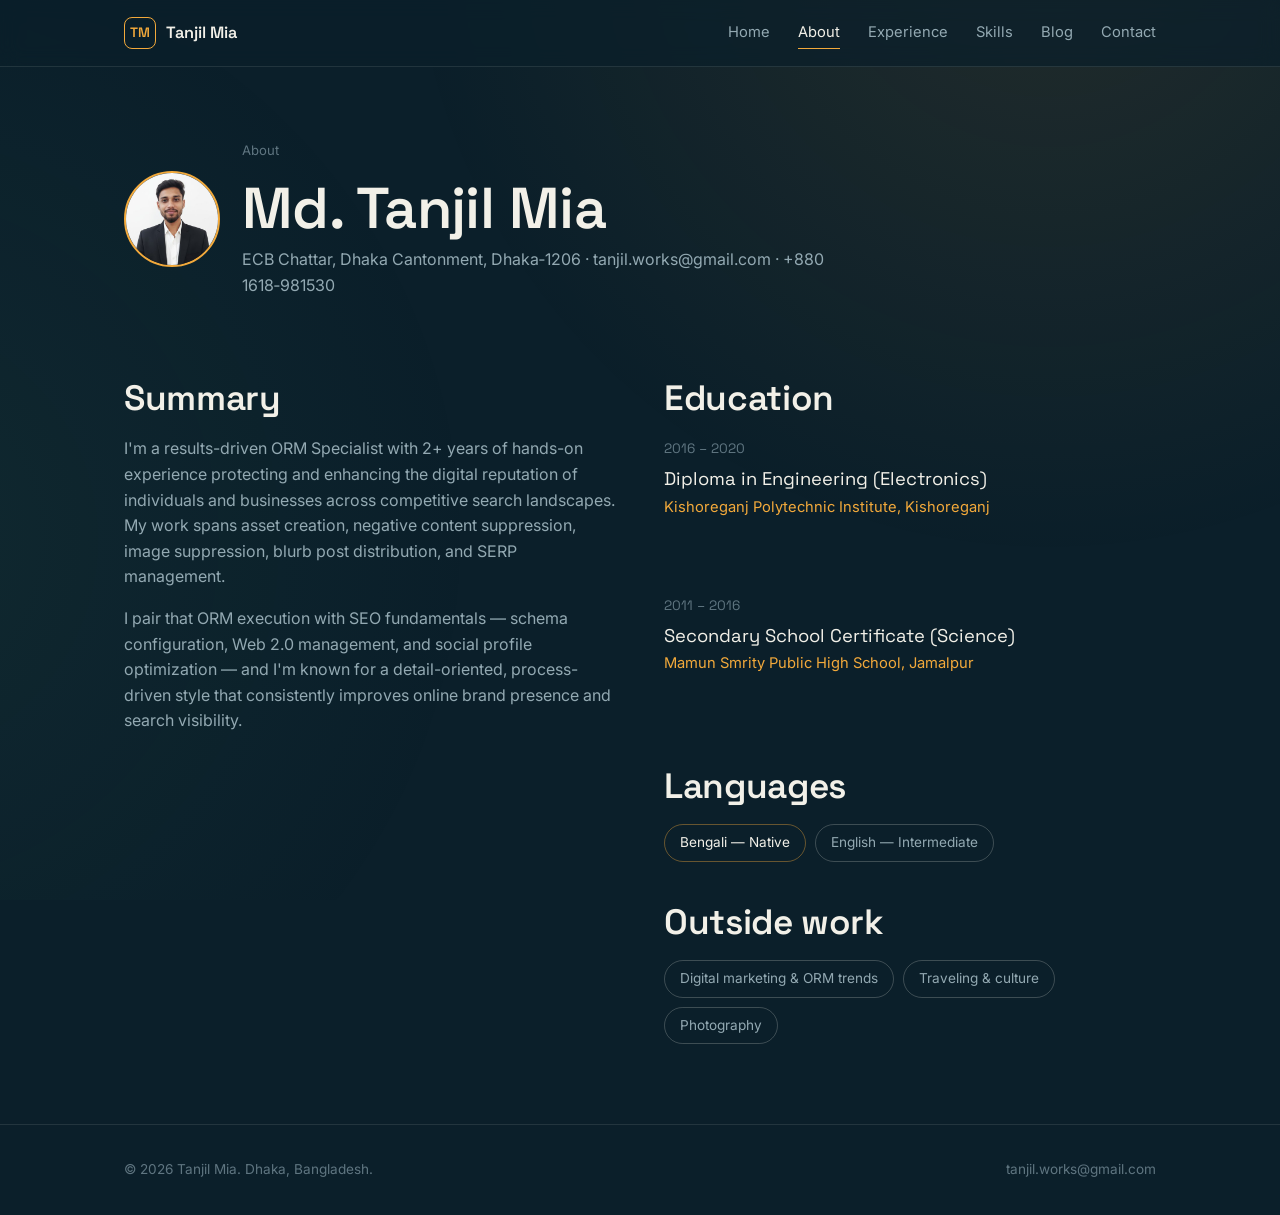
==== about.html @ c537a4bb "Add files via upload" ====
<!DOCTYPE html>
<html lang="en">
<head>
<meta charset="UTF-8">
<meta name="viewport" content="width=device-width, initial-scale=1">
<title>About Tanjil Mia — ORM &amp; SEO Specialist, Dhaka</title>
<meta name="description" content="About Md. Tanjil Mia — ORM Specialist and SEO strategist based in Dhaka, Bangladesh. Background, education, and languages.">
<meta name="robots" content="index, follow">
<meta name="author" content="Md. Tanjil Mia">
<link rel="canonical" href="https://tanjilmiabd.github.io/about.html">
<meta property="og:type" content="profile">
<meta property="og:site_name" content="Tanjil Mia">
<meta property="og:title" content="About Tanjil Mia — ORM & SEO Specialist">
<meta property="og:description" content="Background, education, and languages of Tanjil Mia, ORM &amp; SEO Specialist in Dhaka.">
<meta property="og:url" content="https://tanjilmiabd.github.io/about.html">
<meta property="og:image" content="https://tanjilmiabd.github.io/assets/og-cover.jpg">
<meta name="twitter:card" content="summary_large_image">
<meta name="twitter:image" content="https://tanjilmiabd.github.io/assets/og-cover.jpg">
<link rel="icon" type="image/png" sizes="32x32" href="assets/favicon-32.png">
<link rel="apple-touch-icon" sizes="180x180" href="assets/apple-touch-icon.png">
<link rel="manifest" href="site.webmanifest">
<meta name="theme-color" content="#0b1f2a">
<script type="application/ld+json">
{
  "@context": "https://schema.org",
  "@type": "BreadcrumbList",
  "itemListElement": [
    {"@type": "ListItem", "position": 1, "name": "Home", "item": "https://tanjilmiabd.github.io/"},
    {"@type": "ListItem", "position": 2, "name": "About", "item": "https://tanjilmiabd.github.io/about.html"}
  ]
}
</script>
<link rel="preconnect" href="https://fonts.googleapis.com">
<link rel="preconnect" href="https://fonts.gstatic.com" crossorigin>
<link href="https://fonts.googleapis.com/css2?family=Space+Grotesk:wght@500;600;700&family=Inter:wght@400;500;600&display=swap" rel="stylesheet">
<link rel="stylesheet" href="css/style.css">
</head>
<body>

<nav class="nav">
  <div class="wrap">
    <a href="index.html" class="brand"><span class="brand-mark">TM</span> Tanjil Mia</a>
    <div class="nav-links">
      <a href="index.html">Home</a>
      <a href="about.html" class="active">About</a>
      <a href="experience.html">Experience</a>
      <a href="skills.html">Skills</a>
      <a href="blog.html">Blog</a>
      <a href="contact.html">Contact</a>
    </div>
    <button class="nav-toggle" aria-label="Menu">☰</button>
  </div>
</nav>

<header class="admin-shell" style="padding-bottom:0;">
  <div class="wrap" style="display:flex; align-items:center; gap:22px; flex-wrap:wrap;">
    <img src="assets/tanjil-mia-320.jpg" width="96" height="96" alt="Tanjil Mia, ORM and SEO Specialist" style="border-radius:50%; border:2px solid var(--accent); object-fit:cover;" loading="lazy">
    <div>
      <div class="eyebrow">About</div>
      <h1 style="margin-bottom:6px;">Md. Tanjil Mia</h1>
      <p class="lede" style="margin:0;">ECB Chattar, Dhaka Cantonment, Dhaka‑1206 · tanjil.works@gmail.com · +880 1618‑981530</p>
    </div>
  </div>
</header>

<section style="border-top:none;">
  <div class="wrap about-grid">
    <div>
      <h2>Summary</h2>
      <p>I'm a results-driven ORM Specialist with 2+ years of hands-on experience protecting and enhancing the digital reputation of individuals and businesses across competitive search landscapes. My work spans asset creation, negative content suppression, image suppression, blurb post distribution, and SERP management.</p>
      <p>I pair that ORM execution with SEO fundamentals — schema configuration, Web 2.0 management, and social profile optimization — and I'm known for a detail-oriented, process-driven style that consistently improves online brand presence and search visibility.</p>
    </div>
    <div>
      <h2>Education</h2>
      <div class="tl-item" style="grid-template-columns:1fr;">
        <div>
          <span class="tl-date" style="display:block; margin-bottom:4px;">2016 – 2020</span>
          <div class="tl-role">Diploma in Engineering (Electronics)</div>
          <span class="tl-org">Kishoreganj Polytechnic Institute, Kishoreganj</span>
        </div>
      </div>
      <div class="tl-item" style="grid-template-columns:1fr; padding-top:24px;">
        <div>
          <span class="tl-date" style="display:block; margin-bottom:4px;">2011 – 2016</span>
          <div class="tl-role">Secondary School Certificate (Science)</div>
          <span class="tl-org">Mamun Smrity Public High School, Jamalpur</span>
        </div>
      </div>

      <h2 style="margin-top:40px;">Languages</h2>
      <div class="pill-row">
        <span class="pill core">Bengali — Native</span>
        <span class="pill">English — Intermediate</span>
      </div>

      <h2 style="margin-top:40px;">Outside work</h2>
      <div class="pill-row">
        <span class="pill">Digital marketing &amp; ORM trends</span>
        <span class="pill">Traveling &amp; culture</span>
        <span class="pill">Photography</span>
      </div>
    </div>
  </div>
</section>

<footer>
  <div class="wrap" style="display:flex; justify-content:space-between; width:100%; flex-wrap:wrap; gap:10px;">
    <span>© <span id="year"></span> Tanjil Mia. Dhaka, Bangladesh.</span>
    <span><a href="mailto:tanjil.works@gmail.com">tanjil.works@gmail.com</a></span>
  </div>
</footer>

<script src="js/main.js"></script>
<script>document.getElementById("year").textContent = new Date().getFullYear();</script>
</body>
</html>
---- css/style.css ----
/* ============================================================
   Tanjil Mia — Portfolio
   Design concept: "Signal & Visibility" — the visual language of
   search results and ranking, told through a deep ink-teal field,
   one amber "ping" accent, and a quiet verified-green for proof
   points. Space Grotesk carries headlines; Inter carries reading.
   ============================================================ */

:root {
  --bg: #0b1f2a;
  --bg-alt: #0f2836;
  --bg-raised: #123141;
  --text: #f2f0e8;
  --text-muted: #93a9b2;
  --text-faint: #5f7580;
  --accent: #f2a93b;
  --accent-dim: #a97a2e;
  --verified: #4f9d79;
  --line: rgba(242, 240, 232, 0.1);
  --line-strong: rgba(242, 240, 232, 0.22);
  --radius-s: 4px;
  --radius-m: 10px;
  --font-display: "Space Grotesk", "Segoe UI", sans-serif;
  --font-body: "Inter", "Segoe UI", sans-serif;
  --maxw: 1080px;
}

* { box-sizing: border-box; }

html {
  scroll-behavior: smooth;
  scroll-padding-top: 90px;
}

body {
  margin: 0;
  background: var(--bg);
  color: var(--text);
  font-family: var(--font-body);
  line-height: 1.6;
  -webkit-font-smoothing: antialiased;
}

body::before {
  content: "";
  position: fixed;
  inset: 0;
  pointer-events: none;
  z-index: 0;
  background:
    radial-gradient(circle at 82% -10%, rgba(242, 169, 59, 0.10), transparent 45%),
    radial-gradient(circle at -10% 60%, rgba(79, 157, 121, 0.08), transparent 40%);
}

img { max-width: 100%; display: block; }

a { color: inherit; text-decoration: none; }

h1, h2, h3, h4 {
  font-family: var(--font-display);
  font-weight: 600;
  line-height: 1.15;
  margin: 0 0 0.5em;
  letter-spacing: -0.01em;
}

h1 { font-size: clamp(2.2rem, 4.6vw, 3.6rem); }
h2 { font-size: clamp(1.6rem, 3vw, 2.2rem); }
h3 { font-size: 1.2rem; }

p { margin: 0 0 1em; color: var(--text-muted); max-width: 62ch; }

.wrap {
  max-width: var(--maxw);
  margin: 0 auto;
  padding: 0 24px;
  position: relative;
  z-index: 1;
}

/* ---------- Nav ---------- */

.nav {
  position: fixed;
  top: 0; left: 0; right: 0;
  z-index: 50;
  backdrop-filter: blur(10px);
  background: rgba(11, 31, 42, 0.72);
  border-bottom: 1px solid var(--line);
}

.nav .wrap {
  display: flex;
  align-items: center;
  justify-content: space-between;
  height: 66px;
}

.brand {
  display: flex;
  align-items: center;
  gap: 10px;
  font-family: var(--font-display);
  font-weight: 600;
  font-size: 1.02rem;
}

.brand-mark {
  width: 32px; height: 32px;
  border: 1.5px solid var(--accent);
  border-radius: 8px;
  display: flex; align-items: center; justify-content: center;
  font-size: 0.85rem;
  color: var(--accent);
}

.nav-links {
  display: flex;
  gap: 28px;
  font-size: 0.92rem;
}

.nav-links a {
  color: var(--text-muted);
  transition: color 0.15s ease;
  padding: 4px 0;
  border-bottom: 1px solid transparent;
}

.nav-links a:hover,
.nav-links a.active {
  color: var(--text);
  border-color: var(--accent);
}

.nav-toggle {
  display: none;
  background: none;
  border: 1px solid var(--line-strong);
  border-radius: 6px;
  color: var(--text);
  width: 38px; height: 38px;
  font-size: 1.1rem;
  cursor: pointer;
}

@media (max-width: 760px) {
  .nav-links {
    position: absolute;
    top: 66px; left: 0; right: 0;
    background: var(--bg-alt);
    border-bottom: 1px solid var(--line);
    flex-direction: column;
    gap: 0;
    display: none;
  }
  .nav-links.open { display: flex; }
  .nav-links a {
    padding: 14px 24px;
    border-bottom: 1px solid var(--line);
    width: 100%;
  }
  .nav-toggle { display: block; }
}

/* ---------- Hero ---------- */

.hero {
  padding: 150px 0 90px;
  display: grid;
  grid-template-columns: 1.15fr 1fr;
  gap: 48px;
  align-items: center;
}

@media (max-width: 860px) {
  .hero { grid-template-columns: 1fr; padding-top: 120px; }
}

.eyebrow {
  font-size: 0.82rem;
  color: var(--text-faint);
  margin-bottom: 14px;
}

.hero h1 { margin-bottom: 20px; }
.hero h1 .accent { color: var(--accent); }

.hero .lede { font-size: 1.08rem; max-width: 46ch; }

.cta-row { display: flex; gap: 14px; margin-top: 28px; flex-wrap: wrap; }

.btn {
  display: inline-flex;
  align-items: center;
  gap: 8px;
  padding: 12px 22px;
  border-radius: var(--radius-s);
  font-size: 0.95rem;
  font-weight: 500;
  cursor: pointer;
  border: 1px solid transparent;
  transition: transform 0.12s ease, background 0.15s ease, border-color 0.15s ease;
}

.btn:hover { transform: translateY(-1px); }

.btn-primary { background: var(--accent); color: #14202a; }
.btn-primary:hover { background: #ffbf5c; }

.btn-ghost {
  border-color: var(--line-strong);
  color: var(--text);
}
.btn-ghost:hover { border-color: var(--accent); color: var(--accent); }

/* hero photo + mock search stacked in right column */

.hero-right { display: flex; flex-direction: column; gap: 20px; }

.hero-photo {
  display: flex;
  align-items: center;
  gap: 16px;
  background: var(--bg-raised);
  border: 1px solid var(--line);
  border-radius: var(--radius-m);
  padding: 16px;
}

.hero-photo img {
  width: 84px; height: 84px;
  border-radius: 50%;
  object-fit: cover;
  border: 2px solid var(--accent);
  flex-shrink: 0;
}

.hero-photo .name { font-family: var(--font-display); font-size: 1.05rem; margin-bottom: 2px; }
.hero-photo .role { font-size: 0.85rem; color: var(--text-muted); }

/* mock search-result card in hero */

.serp-card {
  background: var(--bg-raised);
  border: 1px solid var(--line);
  border-radius: var(--radius-m);
  padding: 22px;
}

.serp-bar {
  display: flex;
  align-items: center;
  gap: 10px;
  background: var(--bg);
  border: 1px solid var(--line-strong);
  border-radius: 999px;
  padding: 10px 16px;
  font-size: 0.92rem;
  color: var(--text-muted);
  margin-bottom: 18px;
}

.serp-bar .dot {
  width: 8px; height: 8px; border-radius: 50%;
  background: var(--accent);
  flex-shrink: 0;
}

#typewriter::after {
  content: "";
  display: inline-block;
  width: 2px; height: 1em;
  background: var(--accent);
  margin-left: 2px;
  vertical-align: -2px;
  animation: blink 1s steps(1) infinite;
}

@keyframes blink { 50% { opacity: 0; } }

.serp-result {
  padding: 12px 0;
  border-top: 1px solid var(--line);
}
.serp-result:first-child { border-top: none; }

.serp-result .url { font-size: 0.78rem; color: var(--text-faint); margin-bottom: 3px; }
.serp-result .title { font-family: var(--font-display); font-size: 1rem; margin-bottom: 3px; }
.serp-result .desc { font-size: 0.85rem; margin: 0; color: var(--text-muted); }

.serp-result.win {
  background: rgba(242, 169, 59, 0.08);
  margin: 0 -14px;
  padding: 14px;
  border-radius: 8px;
  border-top: none;
}
.serp-result.win .title { color: var(--accent); }
.serp-result.win .tag {
  display: inline-block;
  font-size: 0.68rem;
  color: var(--verified);
  border: 1px solid rgba(79, 157, 121, 0.4);
  border-radius: 999px;
  padding: 1px 9px;
  margin-left: 8px;
  transform: translateY(-1px);
}

/* ---------- Section shell ---------- */

section { padding: 80px 0; border-top: 1px solid var(--line); }
section:first-of-type { border-top: none; }

.section-head { margin-bottom: 44px; max-width: 56ch; }
.section-head .eyebrow { margin-bottom: 8px; }

/* ---------- About ---------- */

.about-grid {
  display: grid;
  grid-template-columns: 1fr 1fr;
  gap: 48px;
}
@media (max-width: 760px) { .about-grid { grid-template-columns: 1fr; } }

.stat-list { display: flex; flex-direction: column; gap: 20px; }
.stat {
  display: flex;
  justify-content: space-between;
  border-bottom: 1px solid var(--line);
  padding-bottom: 14px;
}
.stat .num { font-family: var(--font-display); font-size: 1.6rem; color: var(--accent); }
.stat .label { color: var(--text-muted); font-size: 0.9rem; align-self: flex-end; }

/* ---------- Experience timeline ---------- */

.timeline { display: flex; flex-direction: column; }

.tl-item {
  display: grid;
  grid-template-columns: 130px 1px 1fr;
  gap: 28px;
  padding-bottom: 40px;
  position: relative;
}
.tl-item:last-child { padding-bottom: 0; }

.tl-date {
  font-family: var(--font-display);
  font-size: 0.85rem;
  color: var(--text-faint);
  padding-top: 2px;
}

.tl-rail { background: var(--line-strong); position: relative; }
.tl-rail::before {
  content: "";
  position: absolute;
  top: 4px; left: 50%;
  width: 9px; height: 9px;
  border-radius: 50%;
  background: var(--accent);
  transform: translateX(-50%);
}

.tl-role { font-family: var(--font-display); font-size: 1.15rem; margin-bottom: 2px; }
.tl-org { color: var(--accent); font-size: 0.92rem; margin-bottom: 10px; display: block; }
.tl-item ul { margin: 0; padding-left: 18px; color: var(--text-muted); font-size: 0.94rem; }
.tl-item li { margin-bottom: 6px; }

@media (max-width: 640px) {
  .tl-item { grid-template-columns: 20px 1fr; }
  .tl-date { grid-column: 1 / -1; padding-top: 0; margin-bottom: 6px; }
  .tl-rail { grid-row: 2; }
}

/* ---------- Skills ---------- */

.skill-group { margin-bottom: 34px; }
.skill-group:last-child { margin-bottom: 0; }
.skill-group h3 { color: var(--text); margin-bottom: 14px; font-size: 1rem; }
.skill-group .cat-label { color: var(--text-faint); font-size: 0.78rem; margin-bottom: 6px; display: block; }

.pill-row { display: flex; flex-wrap: wrap; gap: 9px; }
.pill {
  border: 1px solid var(--line-strong);
  border-radius: 999px;
  padding: 7px 15px;
  font-size: 0.85rem;
  color: var(--text-muted);
}
.pill.core { border-color: rgba(242, 169, 59, 0.4); color: var(--text); }

/* ---------- Blog ---------- */

.post-grid { display: flex; flex-direction: column; gap: 0; }

.post-card {
  padding: 26px 0;
  border-top: 1px solid var(--line);
  display: grid;
  grid-template-columns: 130px 1fr;
  gap: 24px;
}
.post-card:first-child { border-top: none; }
@media (max-width: 600px) { .post-card { grid-template-columns: 1fr; gap: 8px; } }

.post-card .pdate { color: var(--text-faint); font-size: 0.85rem; font-family: var(--font-display); }
.post-card h3 { margin-bottom: 8px; }
.post-card h3 a:hover { color: var(--accent); }
.post-card .tags { margin-top: 10px; }
.post-card .tags span {
  font-size: 0.72rem;
  color: var(--text-faint);
  border: 1px solid var(--line);
  border-radius: 999px;
  padding: 2px 10px;
  margin-right: 6px;
}

.empty-state {
  border: 1px dashed var(--line-strong);
  border-radius: var(--radius-m);
  padding: 40px;
  text-align: center;
  color: var(--text-faint);
}

/* single post */

.post-header { margin-bottom: 36px; }
.post-header .pdate { color: var(--text-faint); font-family: var(--font-display); font-size: 0.9rem; }
.post-body { max-width: 68ch; color: var(--text); }
.post-body p { color: var(--text); max-width: none; }
.post-body h2, .post-body h3 { margin-top: 1.4em; }
.post-body a { color: var(--accent); border-bottom: 1px solid var(--accent-dim); }
.back-link { display: inline-block; margin-bottom: 30px; color: var(--text-muted); font-size: 0.9rem; }
.back-link:hover { color: var(--accent); }

/* ---------- Contact ---------- */

.contact-grid {
  display: grid;
  grid-template-columns: 1fr 1fr;
  gap: 40px;
}
@media (max-width: 760px) { .contact-grid { grid-template-columns: 1fr; } }

.contact-row {
  display: flex;
  justify-content: space-between;
  padding: 16px 0;
  border-top: 1px solid var(--line);
  font-size: 0.95rem;
}
.contact-row:last-child { border-bottom: 1px solid var(--line); }
.contact-row .k { color: var(--text-faint); }
.contact-row a:hover { color: var(--accent); }

/* ---------- Footer ---------- */

footer {
  border-top: 1px solid var(--line);
  padding: 34px 0;
  font-size: 0.85rem;
  color: var(--text-faint);
  display: flex;
  justify-content: space-between;
  flex-wrap: wrap;
  gap: 10px;
}
footer a:hover { color: var(--accent); }

/* ---------- Admin ---------- */

.admin-shell { padding: 140px 0 80px; }
.admin-lock {
  max-width: 440px;
  margin: 0 auto;
  text-align: center;
}
.field { margin-bottom: 18px; }
.field label {
  display: block;
  font-size: 0.85rem;
  color: var(--text-muted);
  margin-bottom: 6px;
}
.field input, .field textarea {
  width: 100%;
  background: var(--bg-raised);
  border: 1px solid var(--line-strong);
  border-radius: var(--radius-s);
  color: var(--text);
  padding: 11px 13px;
  font-family: var(--font-body);
  font-size: 0.95rem;
}
.field textarea { min-height: 220px; resize: vertical; font-family: monospace; }
.field small { color: var(--text-faint); display: block; margin-top: 5px; }

.admin-grid { display: grid; grid-template-columns: 1fr 1fr; gap: 18px; }
@media (max-width: 640px) { .admin-grid { grid-template-columns: 1fr; } }

.notice {
  border-radius: var(--radius-s);
  padding: 12px 16px;
  font-size: 0.88rem;
  margin-bottom: 20px;
}
.notice.warn { background: rgba(242, 169, 59, 0.1); border: 1px solid rgba(242, 169, 59, 0.35); color: var(--accent); }
.notice.ok { background: rgba(79, 157, 121, 0.12); border: 1px solid rgba(79, 157, 121, 0.4); color: var(--verified); }
.notice.err { background: rgba(210, 90, 80, 0.12); border: 1px solid rgba(210, 90, 80, 0.4); color: #e08a80; }

.existing-post-row {
  display: flex;
  justify-content: space-between;
  align-items: center;
  padding: 12px 0;
  border-top: 1px solid var(--line);
  font-size: 0.9rem;
}
.existing-post-row button {
  background: none;
  border: 1px solid var(--line-strong);
  color: var(--text-faint);
  border-radius: 6px;
  padding: 5px 12px;
  font-size: 0.78rem;
  cursor: pointer;
}
.existing-post-row button:hover { border-color: #e08a80; color: #e08a80; }

@media (prefers-reduced-motion: reduce) {
  html { scroll-behavior: auto; }
  #typewriter::after { animation: none; }
}
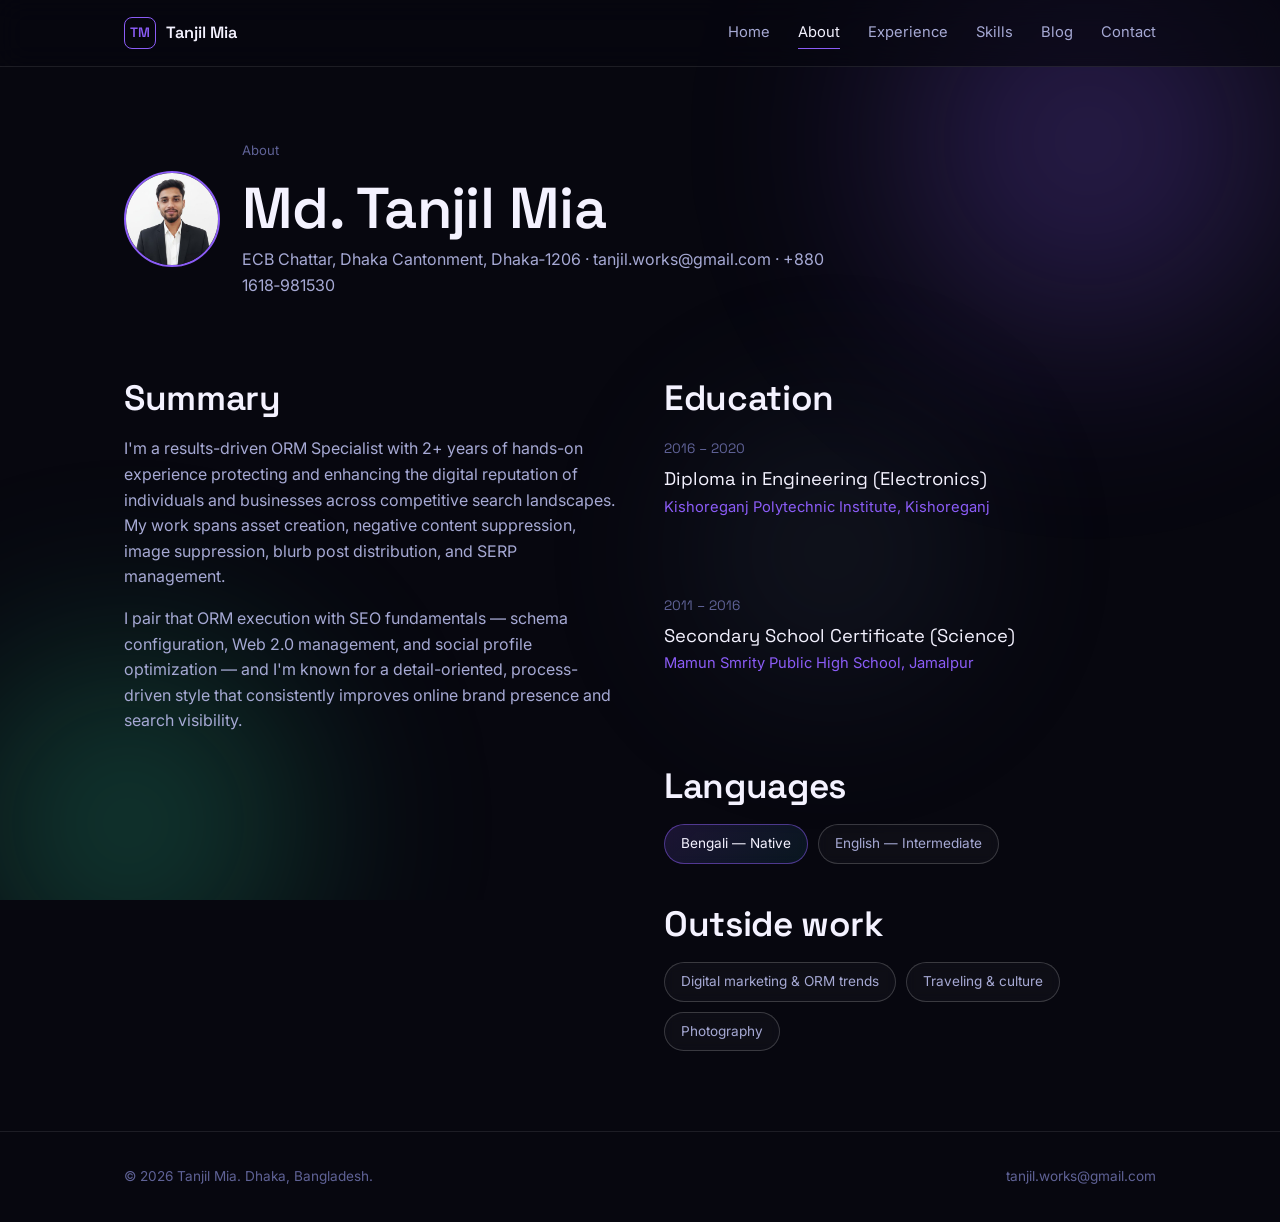
==== commit cc0f3ddc: "Add files via upload" ====
--- a/about.html
+++ b/about.html
@@ -19,7 +19,7 @@
 <link rel="icon" type="image/png" sizes="32x32" href="assets/favicon-32.png">
 <link rel="apple-touch-icon" sizes="180x180" href="assets/apple-touch-icon.png">
 <link rel="manifest" href="site.webmanifest">
-<meta name="theme-color" content="#0b1f2a">
+<meta name="theme-color" content="#07070f">
 <script type="application/ld+json">
 {
   "@context": "https://schema.org",
@@ -36,6 +36,9 @@
 <link rel="stylesheet" href="css/style.css">
 </head>
 <body>
+<div class="scroll-progress" id="scrollProgress"></div>
+<div class="bg-aurora" aria-hidden="true"><span class="b1"></span><span class="b2"></span><span class="b3"></span></div>
+<div class="cursor-glow" id="cursorGlow" aria-hidden="true"></div>
 
 <nav class="nav">
   <div class="wrap">
@@ -65,12 +68,12 @@
 
 <section style="border-top:none;">
   <div class="wrap about-grid">
-    <div>
+    <div class="reveal">
       <h2>Summary</h2>
       <p>I'm a results-driven ORM Specialist with 2+ years of hands-on experience protecting and enhancing the digital reputation of individuals and businesses across competitive search landscapes. My work spans asset creation, negative content suppression, image suppression, blurb post distribution, and SERP management.</p>
       <p>I pair that ORM execution with SEO fundamentals — schema configuration, Web 2.0 management, and social profile optimization — and I'm known for a detail-oriented, process-driven style that consistently improves online brand presence and search visibility.</p>
     </div>
-    <div>
+    <div class="reveal">
       <h2>Education</h2>
       <div class="tl-item" style="grid-template-columns:1fr;">
         <div>
@@ -111,6 +114,7 @@
 </footer>
 
 <script src="js/main.js"></script>
+<script src="js/reveal.js"></script>
 <script>document.getElementById("year").textContent = new Date().getFullYear();</script>
 </body>
 </html>
--- a/css/style.css
+++ b/css/style.css
@@ -1,28 +1,34 @@
 /* ============================================================
    Tanjil Mia — Portfolio
-   Design concept: "Signal & Visibility" — the visual language of
-   search results and ranking, told through a deep ink-teal field,
-   one amber "ping" accent, and a quiet verified-green for proof
-   points. Space Grotesk carries headlines; Inter carries reading.
+   Design concept: "Signal Field" — a premium evolution of the
+   original search/SERP idea. A near-black field with a slow,
+   glowing violet–cyan–amber aurora drifting behind glass panels;
+   gradient headlines, magnetic buttons, tilting 3D cards,
+   and scroll reveals give it a modern, high-end feel.
+   Space Grotesk carries headlines; Inter carries reading.
    ============================================================ */
 
 :root {
-  --bg: #0b1f2a;
-  --bg-alt: #0f2836;
-  --bg-raised: #123141;
-  --text: #f2f0e8;
-  --text-muted: #93a9b2;
-  --text-faint: #5f7580;
-  --accent: #f2a93b;
-  --accent-dim: #a97a2e;
-  --verified: #4f9d79;
-  --line: rgba(242, 240, 232, 0.1);
-  --line-strong: rgba(242, 240, 232, 0.22);
-  --radius-s: 4px;
-  --radius-m: 10px;
+  --bg: #07070f;
+  --bg-alt: #0b0c1a;
+  --bg-raised: rgba(255, 255, 255, 0.045);
+  --text: #f4f2ff;
+  --text-muted: #a6a9d4;
+  --text-faint: #5f6296;
+  --accent: #8b5cf6;
+  --accent-2: #ff8a3d;
+  --accent-3: #22d3ee;
+  --accent-dim: #6d46c9;
+  --verified: #34d399;
+  --line: rgba(255, 255, 255, 0.09);
+  --line-strong: rgba(255, 255, 255, 0.18);
+  --radius-s: 6px;
+  --radius-m: 14px;
   --font-display: "Space Grotesk", "Segoe UI", sans-serif;
   --font-body: "Inter", "Segoe UI", sans-serif;
   --maxw: 1080px;
+  --grad-main: linear-gradient(135deg, var(--accent), var(--accent-3));
+  --grad-warm: linear-gradient(135deg, var(--accent-2), var(--accent));
 }
 
 * { box-sizing: border-box; }
@@ -39,17 +45,7 @@
   font-family: var(--font-body);
   line-height: 1.6;
   -webkit-font-smoothing: antialiased;
-}
-
-body::before {
-  content: "";
-  position: fixed;
-  inset: 0;
-  pointer-events: none;
-  z-index: 0;
-  background:
-    radial-gradient(circle at 82% -10%, rgba(242, 169, 59, 0.10), transparent 45%),
-    radial-gradient(circle at -10% 60%, rgba(79, 157, 121, 0.08), transparent 40%);
+  overflow-x: hidden;
 }
 
 img { max-width: 100%; display: block; }
@@ -84,8 +80,8 @@
   position: fixed;
   top: 0; left: 0; right: 0;
   z-index: 50;
-  backdrop-filter: blur(10px);
-  background: rgba(11, 31, 42, 0.72);
+  backdrop-filter: blur(14px);
+  background: rgba(7, 7, 15, 0.68);
   border-bottom: 1px solid var(--line);
 }
 
@@ -184,7 +180,6 @@
 }
 
 .hero h1 { margin-bottom: 20px; }
-.hero h1 .accent { color: var(--accent); }
 
 .hero .lede { font-size: 1.08rem; max-width: 46ch; }
 
@@ -205,8 +200,8 @@
 
 .btn:hover { transform: translateY(-1px); }
 
-.btn-primary { background: var(--accent); color: #14202a; }
-.btn-primary:hover { background: #ffbf5c; }
+.btn-primary { background: var(--grad-main); color: #0a0a14; font-weight: 600; box-shadow: 0 8px 30px -10px rgba(139, 92, 246, 0.55); }
+.btn-primary:hover { box-shadow: 0 12px 36px -8px rgba(139, 92, 246, 0.75); }
 
 .btn-ghost {
   border-color: var(--line-strong);
@@ -290,18 +285,18 @@
 .serp-result .desc { font-size: 0.85rem; margin: 0; color: var(--text-muted); }
 
 .serp-result.win {
-  background: rgba(242, 169, 59, 0.08);
+  background: linear-gradient(135deg, rgba(139,92,246,0.14), rgba(34,211,238,0.06));
   margin: 0 -14px;
   padding: 14px;
-  border-radius: 8px;
+  border-radius: 10px;
   border-top: none;
 }
-.serp-result.win .title { color: var(--accent); }
+.serp-result.win .title { color: var(--accent-3); }
 .serp-result.win .tag {
   display: inline-block;
   font-size: 0.68rem;
   color: var(--verified);
-  border: 1px solid rgba(79, 157, 121, 0.4);
+  border: 1px solid rgba(52, 211, 153, 0.4);
   border-radius: 999px;
   padding: 1px 9px;
   margin-left: 8px;
@@ -325,15 +320,19 @@
 }
 @media (max-width: 760px) { .about-grid { grid-template-columns: 1fr; } }
 
-.stat-list { display: flex; flex-direction: column; gap: 20px; }
+.stat-list { display: flex; flex-direction: column; gap: 14px; }
 .stat {
   display: flex;
   justify-content: space-between;
-  border-bottom: 1px solid var(--line);
-  padding-bottom: 14px;
-}
-.stat .num { font-family: var(--font-display); font-size: 1.6rem; color: var(--accent); }
-.stat .label { color: var(--text-muted); font-size: 0.9rem; align-self: flex-end; }
+  align-items: center;
+  padding: 16px 20px;
+  border-radius: var(--radius-m);
+  background: linear-gradient(160deg, rgba(255,255,255,0.05), rgba(255,255,255,0.02));
+  backdrop-filter: blur(10px);
+  border: 1px solid var(--line);
+}
+.stat .num { font-family: var(--font-display); font-size: 1.6rem; background: var(--grad-main); -webkit-background-clip: text; background-clip: text; color: transparent; }
+.stat .label { color: var(--text-muted); font-size: 0.9rem; }
 
 /* ---------- Experience timeline ---------- */
 
@@ -384,28 +383,36 @@
 .skill-group h3 { color: var(--text); margin-bottom: 14px; font-size: 1rem; }
 .skill-group .cat-label { color: var(--text-faint); font-size: 0.78rem; margin-bottom: 6px; display: block; }
 
-.pill-row { display: flex; flex-wrap: wrap; gap: 9px; }
+.pill-row { display: flex; flex-wrap: wrap; gap: 10px; }
 .pill {
   border: 1px solid var(--line-strong);
   border-radius: 999px;
-  padding: 7px 15px;
+  padding: 8px 16px;
   font-size: 0.85rem;
   color: var(--text-muted);
-}
-.pill.core { border-color: rgba(242, 169, 59, 0.4); color: var(--text); }
+  background: rgba(255, 255, 255, 0.03);
+  backdrop-filter: blur(6px);
+}
+.pill.core {
+  border-color: rgba(139, 92, 246, 0.5);
+  color: var(--text);
+  background: linear-gradient(135deg, rgba(139,92,246,0.16), rgba(34,211,238,0.08));
+}
 
 /* ---------- Blog ---------- */
 
-.post-grid { display: flex; flex-direction: column; gap: 0; }
+.post-grid { display: flex; flex-direction: column; gap: 16px; }
 
 .post-card {
-  padding: 26px 0;
-  border-top: 1px solid var(--line);
+  padding: 24px;
+  border-radius: var(--radius-m);
+  background: linear-gradient(160deg, rgba(255,255,255,0.05), rgba(255,255,255,0.015));
+  backdrop-filter: blur(10px);
+  border: 1px solid var(--line);
   display: grid;
   grid-template-columns: 130px 1fr;
   gap: 24px;
 }
-.post-card:first-child { border-top: none; }
 @media (max-width: 600px) { .post-card { grid-template-columns: 1fr; gap: 8px; } }
 
 .post-card .pdate { color: var(--text-faint); font-size: 0.85rem; font-family: var(--font-display); }
@@ -449,6 +456,14 @@
 }
 @media (max-width: 760px) { .contact-grid { grid-template-columns: 1fr; } }
 
+.contact-grid > div {
+  padding: 26px;
+  border-radius: var(--radius-m);
+  background: linear-gradient(160deg, rgba(255,255,255,0.045), rgba(255,255,255,0.015));
+  backdrop-filter: blur(10px);
+  border: 1px solid var(--line);
+}
+
 .contact-row {
   display: flex;
   justify-content: space-between;
@@ -498,6 +513,12 @@
   padding: 11px 13px;
   font-family: var(--font-body);
   font-size: 0.95rem;
+  transition: border-color 0.2s ease, box-shadow 0.2s ease;
+}
+.field input:focus, .field textarea:focus {
+  outline: none;
+  border-color: var(--accent);
+  box-shadow: 0 0 0 3px rgba(139, 92, 246, 0.2);
 }
 .field textarea { min-height: 220px; resize: vertical; font-family: monospace; }
 .field small { color: var(--text-faint); display: block; margin-top: 5px; }
@@ -511,9 +532,9 @@
   font-size: 0.88rem;
   margin-bottom: 20px;
 }
-.notice.warn { background: rgba(242, 169, 59, 0.1); border: 1px solid rgba(242, 169, 59, 0.35); color: var(--accent); }
-.notice.ok { background: rgba(79, 157, 121, 0.12); border: 1px solid rgba(79, 157, 121, 0.4); color: var(--verified); }
-.notice.err { background: rgba(210, 90, 80, 0.12); border: 1px solid rgba(210, 90, 80, 0.4); color: #e08a80; }
+.notice.warn { background: rgba(255, 138, 61, 0.12); border: 1px solid rgba(255, 138, 61, 0.4); color: var(--accent-2); }
+.notice.ok { background: rgba(52, 211, 153, 0.12); border: 1px solid rgba(52, 211, 153, 0.4); color: var(--verified); }
+.notice.err { background: rgba(239, 68, 68, 0.12); border: 1px solid rgba(239, 68, 68, 0.4); color: #f87171; }
 
 .existing-post-row {
   display: flex;
@@ -532,9 +553,209 @@
   font-size: 0.78rem;
   cursor: pointer;
 }
-.existing-post-row button:hover { border-color: #e08a80; color: #e08a80; }
+.existing-post-row button:hover { border-color: #f87171; color: #f87171; }
 
 @media (prefers-reduced-motion: reduce) {
   html { scroll-behavior: auto; }
   #typewriter::after { animation: none; }
 }
+
+/* ============================================================
+   PREMIUM LAYER — "Signal Field"
+   Animated aurora field, glass surfaces, scroll reveals, tilt,
+   glow cursor, gradient text, and a top scroll-progress bar.
+   ============================================================ */
+
+/* ---- animated background field ---- */
+
+.bg-aurora {
+  position: fixed;
+  inset: 0;
+  z-index: 0;
+  overflow: hidden;
+  pointer-events: none;
+}
+.bg-aurora span {
+  position: absolute;
+  border-radius: 50%;
+  filter: blur(90px);
+  opacity: 0.35;
+  will-change: transform;
+}
+.bg-aurora .b1 {
+  width: 46vw; height: 46vw;
+  top: -12vw; right: -8vw;
+  background: radial-gradient(circle, var(--accent), transparent 70%);
+  animation: driftA 26s ease-in-out infinite;
+}
+.bg-aurora .b2 {
+  width: 40vw; height: 40vw;
+  bottom: -14vw; left: -10vw;
+  background: radial-gradient(circle, var(--verified), transparent 70%);
+  animation: driftB 32s ease-in-out infinite;
+}
+.bg-aurora .b3 {
+  width: 30vw; height: 30vw;
+  top: 40%; left: 50%;
+  background: radial-gradient(circle, #6f8fae, transparent 70%);
+  opacity: 0.18;
+  animation: driftC 38s ease-in-out infinite;
+}
+
+@keyframes driftA {
+  0%, 100% { transform: translate(0, 0) scale(1); }
+  50% { transform: translate(-6vw, 8vw) scale(1.15); }
+}
+@keyframes driftB {
+  0%, 100% { transform: translate(0, 0) scale(1); }
+  50% { transform: translate(8vw, -6vw) scale(1.1); }
+}
+@keyframes driftC {
+  0%, 100% { transform: translate(-50%, -50%) scale(1); }
+  50% { transform: translate(-46%, -54%) scale(1.25); }
+}
+
+@media (prefers-reduced-motion: reduce) {
+  .bg-aurora span { animation: none !important; }
+}
+
+/* ---- scroll progress bar ---- */
+
+.scroll-progress {
+  position: fixed;
+  top: 0; left: 0;
+  height: 3px;
+  width: 0%;
+  background: linear-gradient(90deg, var(--accent), var(--accent-3), var(--accent-2));
+  z-index: 999;
+  transition: width 0.1s ease-out;
+}
+
+/* ---- cursor glow (desktop only, added via JS) ---- */
+
+.cursor-glow {
+  position: fixed;
+  width: 320px; height: 320px;
+  border-radius: 50%;
+  background: radial-gradient(circle, rgba(139, 92, 246, 0.14), transparent 70%);
+  pointer-events: none;
+  z-index: 1;
+  transform: translate(-50%, -50%);
+  left: -400px; top: -400px;
+  transition: opacity 0.3s ease;
+}
+
+/* ---- gradient text ---- */
+
+.grad-text {
+  background: linear-gradient(100deg, var(--accent) 0%, var(--accent-3) 55%, var(--accent-2) 100%);
+  -webkit-background-clip: text;
+  background-clip: text;
+  color: transparent;
+}
+
+/* ---- scroll reveal ---- */
+
+.reveal {
+  opacity: 0;
+  transform: translateY(28px);
+  transition: opacity 0.7s cubic-bezier(.2,.7,.3,1), transform 0.7s cubic-bezier(.2,.7,.3,1);
+}
+.reveal.visible { opacity: 1; transform: translateY(0); }
+
+@media (prefers-reduced-motion: reduce) {
+  .reveal { opacity: 1; transform: none; transition: none; }
+}
+
+/* ---- tilt cards / glass surfaces ---- */
+
+.tilt-card {
+  transform-style: preserve-3d;
+  transition: transform 0.25s ease, box-shadow 0.25s ease;
+  will-change: transform;
+}
+.tilt-card:hover {
+  box-shadow: 0 30px 60px -20px rgba(0,0,0,0.6), 0 0 0 1px rgba(139,92,246,0.2);
+}
+
+.serp-card, .hero-photo, .post-card, .stat, .pill, .tl-item {
+  transition: transform 0.25s ease, box-shadow 0.25s ease, border-color 0.25s ease, background 0.25s ease;
+}
+.post-card:hover h3 a { color: var(--accent-3); }
+.stat:hover, .pill:hover { border-color: rgba(139, 92, 246, 0.55); }
+.pill:hover { transform: translateY(-2px); color: var(--text); }
+
+/* ---- radar rings behind hero photo ---- */
+
+.hero-photo { position: relative; overflow: visible; }
+.radar-ring {
+  position: absolute;
+  left: 16px; top: 50%;
+  width: 84px; height: 84px;
+  border-radius: 50%;
+  border: 1px solid rgba(139, 92, 246, 0.55);
+  transform: translateY(-50%) scale(1);
+  opacity: 0;
+  animation: ping 3s ease-out infinite;
+  pointer-events: none;
+}
+.radar-ring.r2 { animation-delay: 1s; }
+.radar-ring.r3 { animation-delay: 2s; }
+
+@keyframes ping {
+  0% { transform: translateY(-50%) scale(1); opacity: 0.55; }
+  100% { transform: translateY(-50%) scale(2.1); opacity: 0; }
+}
+@media (prefers-reduced-motion: reduce) { .radar-ring { animation: none; opacity: 0; } }
+
+/* ---- button shine ---- */
+
+.btn { position: relative; overflow: hidden; }
+.btn-primary::after {
+  content: "";
+  position: absolute;
+  top: 0; left: -60%;
+  width: 40%; height: 100%;
+  background: linear-gradient(115deg, transparent, rgba(255,255,255,0.55), transparent);
+  transform: skewX(-20deg);
+  transition: left 0.6s ease;
+}
+.btn-primary:hover::after { left: 130%; }
+
+/* ---- nav link underline sweep ---- */
+
+.nav-links a { position: relative; }
+.nav-links a::before {
+  content: "";
+  position: absolute;
+  left: 0; bottom: -1px;
+  width: 0; height: 1px;
+  background: var(--accent);
+  transition: width 0.25s ease;
+}
+.nav-links a:hover::before, .nav-links a.active::before { width: 100%; }
+
+/* ---- glass upgrade for raised surfaces ---- */
+
+.serp-card, .hero-photo {
+  background: linear-gradient(160deg, rgba(139,92,246,0.10), rgba(34,211,238,0.05));
+  backdrop-filter: blur(14px);
+  border: 1px solid rgba(244,242,255,0.1);
+}
+
+/* ---- animated counter number ---- */
+
+.stat .num[data-count] { font-variant-numeric: tabular-nums; }
+
+/* ---- hero entrance timing ---- */
+
+.hero-enter { opacity: 0; transform: translateY(18px); animation: heroIn 0.8s cubic-bezier(.2,.7,.3,1) forwards; }
+.hero-enter.d1 { animation-delay: 0.05s; }
+.hero-enter.d2 { animation-delay: 0.2s; }
+.hero-enter.d3 { animation-delay: 0.35s; }
+.hero-enter.d4 { animation-delay: 0.5s; }
+@keyframes heroIn { to { opacity: 1; transform: translateY(0); } }
+@media (prefers-reduced-motion: reduce) { .hero-enter { animation: none; opacity: 1; transform: none; } }
+
+::selection { background: var(--accent); color: #0a0a14; }
+
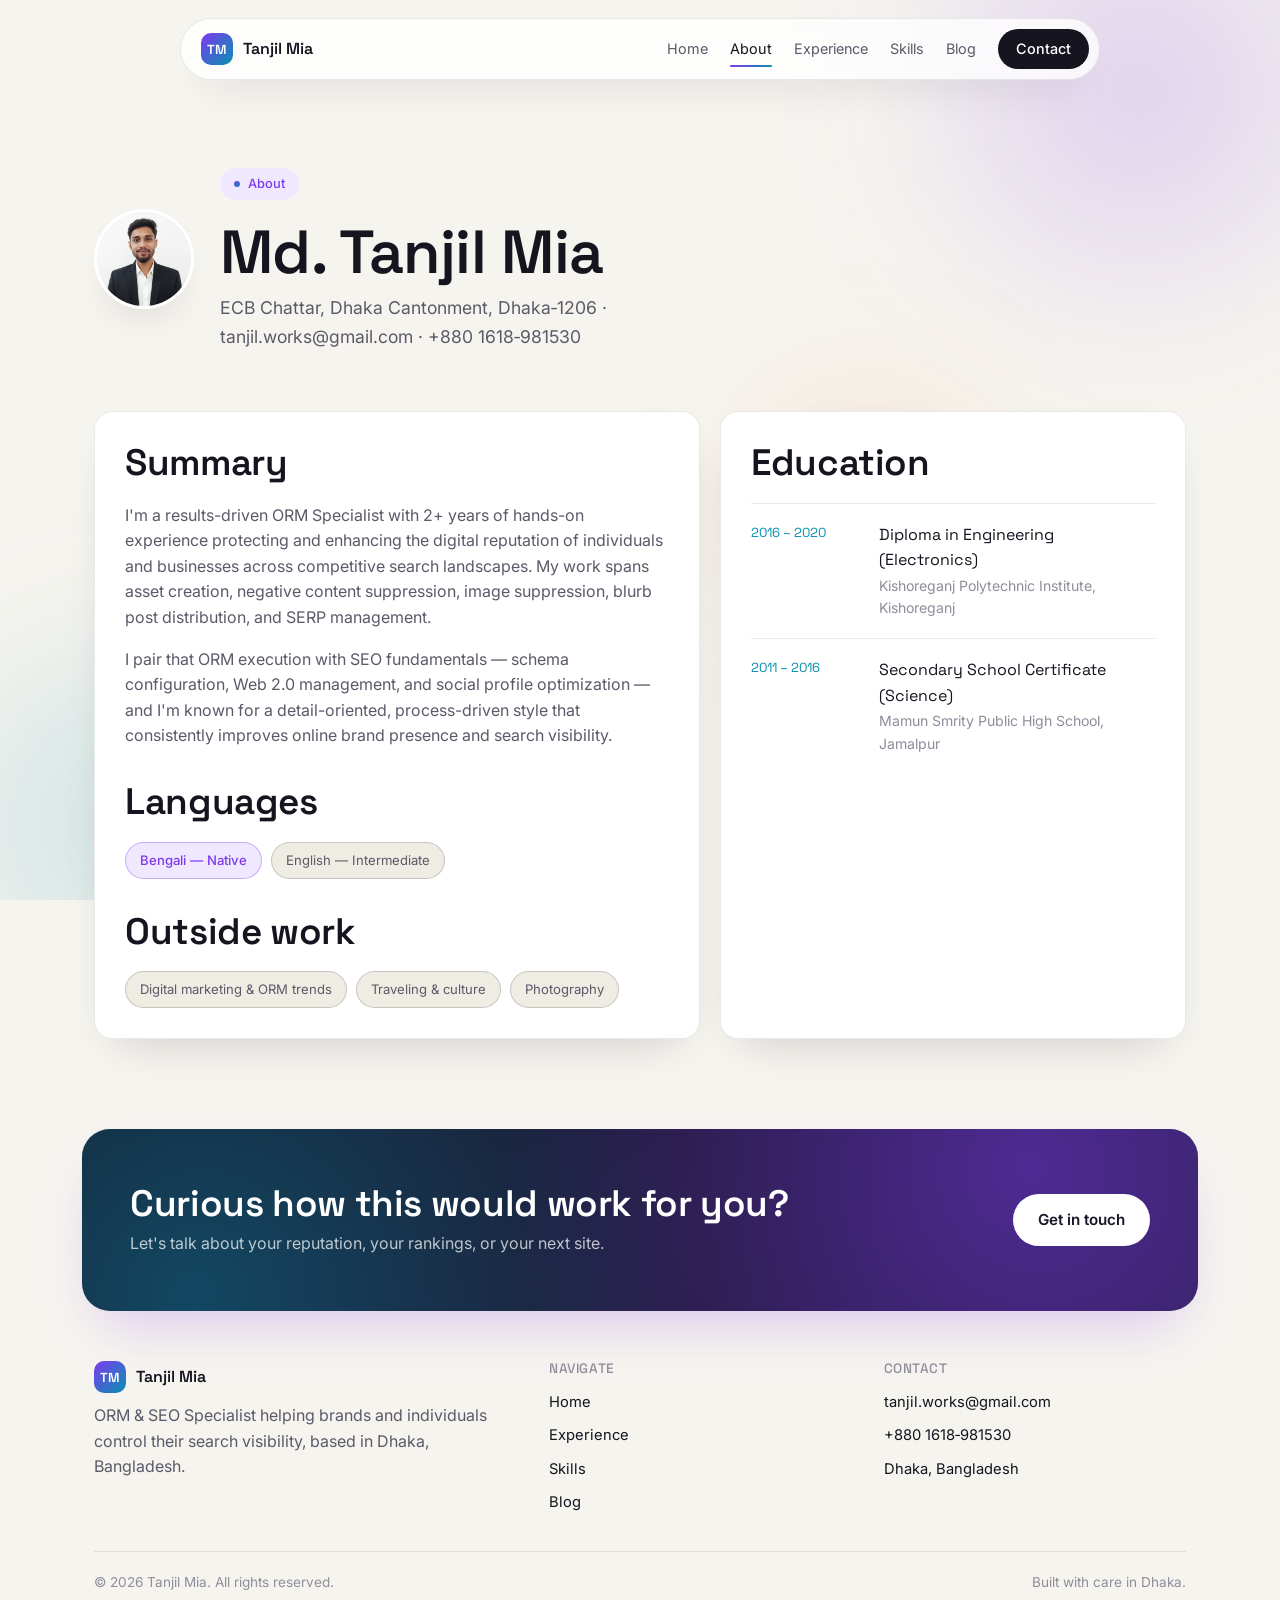
==== commit ea72a6f7: "Add files via upload" ====
--- a/about.html
+++ b/about.html
@@ -49,16 +49,16 @@
       <a href="experience.html">Experience</a>
       <a href="skills.html">Skills</a>
       <a href="blog.html">Blog</a>
-      <a href="contact.html">Contact</a>
+      <a href="contact.html" class="nav-cta">Contact</a>
     </div>
     <button class="nav-toggle" aria-label="Menu">☰</button>
   </div>
 </nav>
 
-<header class="admin-shell" style="padding-bottom:0;">
-  <div class="wrap" style="display:flex; align-items:center; gap:22px; flex-wrap:wrap;">
-    <img src="assets/tanjil-mia-320.jpg" width="96" height="96" alt="Tanjil Mia, ORM and SEO Specialist" style="border-radius:50%; border:2px solid var(--accent); object-fit:cover;" loading="lazy">
-    <div>
+<header class="hero" style="padding-bottom:40px;">
+  <div class="wrap" style="display:flex; align-items:center; gap:26px; flex-wrap:wrap;">
+    <img src="assets/tanjil-mia-320.jpg" width="100" height="100" alt="Tanjil Mia, ORM and SEO Specialist" style="border-radius:50%; border:3px solid #fff; box-shadow:var(--shadow-card); object-fit:cover;" loading="lazy">
+    <div class="hero-enter d1">
       <div class="eyebrow">About</div>
       <h1 style="margin-bottom:6px;">Md. Tanjil Mia</h1>
       <p class="lede" style="margin:0;">ECB Chattar, Dhaka Cantonment, Dhaka‑1206 · tanjil.works@gmail.com · +880 1618‑981530</p>
@@ -66,50 +66,84 @@
   </div>
 </header>
 
-<section style="border-top:none;">
-  <div class="wrap about-grid">
-    <div class="reveal">
+<section style="padding-top:20px;">
+  <div class="wrap bento-about">
+    <div class="bento-card reveal tilt-card">
       <h2>Summary</h2>
-      <p>I'm a results-driven ORM Specialist with 2+ years of hands-on experience protecting and enhancing the digital reputation of individuals and businesses across competitive search landscapes. My work spans asset creation, negative content suppression, image suppression, blurb post distribution, and SERP management.</p>
-      <p>I pair that ORM execution with SEO fundamentals — schema configuration, Web 2.0 management, and social profile optimization — and I'm known for a detail-oriented, process-driven style that consistently improves online brand presence and search visibility.</p>
-    </div>
-    <div class="reveal">
-      <h2>Education</h2>
-      <div class="tl-item" style="grid-template-columns:1fr;">
-        <div>
-          <span class="tl-date" style="display:block; margin-bottom:4px;">2016 – 2020</span>
-          <div class="tl-role">Diploma in Engineering (Electronics)</div>
-          <span class="tl-org">Kishoreganj Polytechnic Institute, Kishoreganj</span>
-        </div>
-      </div>
-      <div class="tl-item" style="grid-template-columns:1fr; padding-top:24px;">
-        <div>
-          <span class="tl-date" style="display:block; margin-bottom:4px;">2011 – 2016</span>
-          <div class="tl-role">Secondary School Certificate (Science)</div>
-          <span class="tl-org">Mamun Smrity Public High School, Jamalpur</span>
-        </div>
-      </div>
+      <p style="max-width:none;">I'm a results-driven ORM Specialist with 2+ years of hands-on experience protecting and enhancing the digital reputation of individuals and businesses across competitive search landscapes. My work spans asset creation, negative content suppression, image suppression, blurb post distribution, and SERP management.</p>
+      <p style="max-width:none;">I pair that ORM execution with SEO fundamentals — schema configuration, Web 2.0 management, and social profile optimization — and I'm known for a detail-oriented, process-driven style that consistently improves online brand presence and search visibility.</p>
 
-      <h2 style="margin-top:40px;">Languages</h2>
+      <h2 style="margin-top:32px;">Languages</h2>
       <div class="pill-row">
         <span class="pill core">Bengali — Native</span>
         <span class="pill">English — Intermediate</span>
       </div>
 
-      <h2 style="margin-top:40px;">Outside work</h2>
+      <h2 style="margin-top:32px;">Outside work</h2>
       <div class="pill-row">
         <span class="pill">Digital marketing &amp; ORM trends</span>
         <span class="pill">Traveling &amp; culture</span>
         <span class="pill">Photography</span>
       </div>
     </div>
+
+    <div class="bento-card reveal tilt-card">
+      <h2>Education</h2>
+      <div class="edu-row">
+        <div class="edu-date">2016 – 2020</div>
+        <div>
+          <div class="edu-role">Diploma in Engineering (Electronics)</div>
+          <div class="edu-org">Kishoreganj Polytechnic Institute, Kishoreganj</div>
+        </div>
+      </div>
+      <div class="edu-row">
+        <div class="edu-date">2011 – 2016</div>
+        <div>
+          <div class="edu-role">Secondary School Certificate (Science)</div>
+          <div class="edu-org">Mamun Smrity Public High School, Jamalpur</div>
+        </div>
+      </div>
+    </div>
   </div>
 </section>
 
+<div class="cta-band reveal">
+  <div>
+    <h2>Curious how this would work for you?</h2>
+    <p>Let's talk about your reputation, your rankings, or your next site.</p>
+  </div>
+  <a href="contact.html" class="btn btn-primary">Get in touch</a>
+</div>
+
 <footer>
-  <div class="wrap" style="display:flex; justify-content:space-between; width:100%; flex-wrap:wrap; gap:10px;">
-    <span>© <span id="year"></span> Tanjil Mia. Dhaka, Bangladesh.</span>
-    <span><a href="mailto:tanjil.works@gmail.com">tanjil.works@gmail.com</a></span>
+  <div class="wrap">
+    <div class="footer-grid">
+      <div>
+        <div class="brand" style="margin-bottom:10px;"><span class="brand-mark">TM</span> Tanjil Mia</div>
+        <p style="margin:0;">ORM &amp; SEO Specialist helping brands and individuals control their search visibility, based in Dhaka, Bangladesh.</p>
+      </div>
+      <div>
+        <h4>Navigate</h4>
+        <div class="f-links">
+          <a href="index.html">Home</a>
+          <a href="experience.html">Experience</a>
+          <a href="skills.html">Skills</a>
+          <a href="blog.html">Blog</a>
+        </div>
+      </div>
+      <div>
+        <h4>Contact</h4>
+        <div class="f-links">
+          <a href="mailto:tanjil.works@gmail.com">tanjil.works@gmail.com</a>
+          <a href="tel:+8801618981530">+880 1618‑981530</a>
+          <span>Dhaka, Bangladesh</span>
+        </div>
+      </div>
+    </div>
+    <div class="footer-bottom">
+      <span>© <span id="year"></span> Tanjil Mia. All rights reserved.</span>
+      <span>Built with care in Dhaka.</span>
+    </div>
   </div>
 </footer>
 
--- a/css/style.css
+++ b/css/style.css
@@ -1,42 +1,43 @@
 /* ============================================================
    Tanjil Mia — Portfolio
-   Design concept: "Signal Field" — a premium evolution of the
-   original search/SERP idea. A near-black field with a slow,
-   glowing violet–cyan–amber aurora drifting behind glass panels;
-   gradient headlines, magnetic buttons, tilting 3D cards,
-   and scroll reveals give it a modern, high-end feel.
+   Design concept: "Daylight Signal" — a light, premium take on
+   the search/SERP idea. Warm off-white base, ink-dark text, and
+   a trio of violet/cyan/amber accents doing the work that a dark
+   theme usually does with glow. Floating pill nav, a bento-style
+   about section, a zig-zag timeline, and card-grid blog/skills
+   replace the old single-column stacked layout.
    Space Grotesk carries headlines; Inter carries reading.
    ============================================================ */
 
 :root {
-  --bg: #07070f;
-  --bg-alt: #0b0c1a;
-  --bg-raised: rgba(255, 255, 255, 0.045);
-  --text: #f4f2ff;
-  --text-muted: #a6a9d4;
-  --text-faint: #5f6296;
-  --accent: #8b5cf6;
-  --accent-2: #ff8a3d;
-  --accent-3: #22d3ee;
-  --accent-dim: #6d46c9;
-  --verified: #34d399;
-  --line: rgba(255, 255, 255, 0.09);
-  --line-strong: rgba(255, 255, 255, 0.18);
-  --radius-s: 6px;
-  --radius-m: 14px;
+  --bg: #f6f4ef;
+  --bg-soft: #efece4;
+  --surface: #ffffff;
+  --text: #15141f;
+  --text-muted: #5c5968;
+  --text-faint: #908d9b;
+  --accent: #7c3aed;
+  --accent-2: #f97316;
+  --accent-3: #0891b2;
+  --accent-soft: #efe8ff;
+  --verified: #059669;
+  --line: rgba(21, 20, 31, 0.09);
+  --line-strong: rgba(21, 20, 31, 0.18);
+  --radius-s: 8px;
+  --radius-m: 18px;
+  --radius-l: 28px;
+  --shadow-card: 0 20px 45px -24px rgba(21, 20, 31, 0.22);
+  --shadow-lift: 0 28px 60px -22px rgba(124, 58, 237, 0.28);
   --font-display: "Space Grotesk", "Segoe UI", sans-serif;
   --font-body: "Inter", "Segoe UI", sans-serif;
-  --maxw: 1080px;
+  --maxw: 1140px;
   --grad-main: linear-gradient(135deg, var(--accent), var(--accent-3));
   --grad-warm: linear-gradient(135deg, var(--accent-2), var(--accent));
 }
 
 * { box-sizing: border-box; }
 
-html {
-  scroll-behavior: smooth;
-  scroll-padding-top: 90px;
-}
+html { scroll-behavior: smooth; scroll-padding-top: 110px; }
 
 body {
   margin: 0;
@@ -49,7 +50,6 @@
 }
 
 img { max-width: 100%; display: block; }
-
 a { color: inherit; text-decoration: none; }
 
 h1, h2, h3, h4 {
@@ -58,704 +58,398 @@
   line-height: 1.15;
   margin: 0 0 0.5em;
   letter-spacing: -0.01em;
-}
-
-h1 { font-size: clamp(2.2rem, 4.6vw, 3.6rem); }
-h2 { font-size: clamp(1.6rem, 3vw, 2.2rem); }
+  color: var(--text);
+}
+
+h1 { font-size: clamp(2.3rem, 4.8vw, 3.8rem); }
+h2 { font-size: clamp(1.7rem, 3.1vw, 2.3rem); }
 h3 { font-size: 1.2rem; }
 
 p { margin: 0 0 1em; color: var(--text-muted); max-width: 62ch; }
 
-.wrap {
-  max-width: var(--maxw);
-  margin: 0 auto;
-  padding: 0 24px;
-  position: relative;
-  z-index: 1;
-}
-
-/* ---------- Nav ---------- */
-
-.nav {
-  position: fixed;
-  top: 0; left: 0; right: 0;
-  z-index: 50;
-  backdrop-filter: blur(14px);
-  background: rgba(7, 7, 15, 0.68);
-  border-bottom: 1px solid var(--line);
-}
+.wrap { max-width: var(--maxw); margin: 0 auto; padding: 0 24px; position: relative; z-index: 1; }
+
+/* ---------- Aurora (soft, colorful, light-mode) ---------- */
+
+.bg-aurora { position: fixed; inset: 0; z-index: 0; overflow: hidden; pointer-events: none; }
+.bg-aurora span { position: absolute; border-radius: 50%; filter: blur(70px); will-change: transform; }
+.bg-aurora .b1 { width: 42vw; height: 42vw; top: -14vw; right: -10vw; background: radial-gradient(circle, rgba(124,58,237,0.22), transparent 70%); animation: driftA 26s ease-in-out infinite; }
+.bg-aurora .b2 { width: 36vw; height: 36vw; bottom: -12vw; left: -8vw; background: radial-gradient(circle, rgba(8,145,178,0.20), transparent 70%); animation: driftB 32s ease-in-out infinite; }
+.bg-aurora .b3 { width: 26vw; height: 26vw; top: 38%; left: 55%; background: radial-gradient(circle, rgba(249,115,22,0.16), transparent 70%); animation: driftC 38s ease-in-out infinite; }
+
+@keyframes driftA { 0%,100% { transform: translate(0,0) scale(1); } 50% { transform: translate(-5vw, 7vw) scale(1.12); } }
+@keyframes driftB { 0%,100% { transform: translate(0,0) scale(1); } 50% { transform: translate(7vw, -5vw) scale(1.08); } }
+@keyframes driftC { 0%,100% { transform: translate(-50%,-50%) scale(1); } 50% { transform: translate(-46%,-54%) scale(1.2); } }
+@media (prefers-reduced-motion: reduce) { .bg-aurora span { animation: none !important; } }
+
+.scroll-progress { position: fixed; top: 0; left: 0; height: 3px; width: 0%; background: linear-gradient(90deg, var(--accent), var(--accent-3), var(--accent-2)); z-index: 999; transition: width 0.1s ease-out; }
+
+.cursor-glow { position: fixed; width: 300px; height: 300px; border-radius: 50%; background: radial-gradient(circle, rgba(124,58,237,0.10), transparent 70%); pointer-events: none; z-index: 1; transform: translate(-50%,-50%); left: -400px; top: -400px; transition: opacity 0.3s ease; }
+
+.grad-text { background: linear-gradient(100deg, var(--accent) 0%, var(--accent-3) 55%, var(--accent-2) 100%); -webkit-background-clip: text; background-clip: text; color: transparent; }
+
+::selection { background: var(--accent); color: #fff; }
+
+/* ---------- Floating pill nav ---------- */
+
+.nav { position: fixed; top: 18px; left: 0; right: 0; z-index: 50; display: flex; justify-content: center; padding: 0 16px; }
 
 .nav .wrap {
-  display: flex;
-  align-items: center;
-  justify-content: space-between;
-  height: 66px;
-}
-
-.brand {
-  display: flex;
-  align-items: center;
-  gap: 10px;
-  font-family: var(--font-display);
-  font-weight: 600;
-  font-size: 1.02rem;
-}
-
-.brand-mark {
-  width: 32px; height: 32px;
-  border: 1.5px solid var(--accent);
-  border-radius: 8px;
-  display: flex; align-items: center; justify-content: center;
-  font-size: 0.85rem;
-  color: var(--accent);
-}
-
-.nav-links {
-  display: flex;
-  gap: 28px;
-  font-size: 0.92rem;
-}
-
-.nav-links a {
-  color: var(--text-muted);
-  transition: color 0.15s ease;
-  padding: 4px 0;
-  border-bottom: 1px solid transparent;
-}
-
-.nav-links a:hover,
-.nav-links a.active {
-  color: var(--text);
-  border-color: var(--accent);
-}
-
-.nav-toggle {
-  display: none;
-  background: none;
-  border: 1px solid var(--line-strong);
-  border-radius: 6px;
-  color: var(--text);
-  width: 38px; height: 38px;
-  font-size: 1.1rem;
-  cursor: pointer;
-}
+  display: flex; align-items: center; justify-content: space-between;
+  width: 100%; max-width: 920px;
+  height: 62px; padding: 0 10px 0 20px;
+  background: rgba(255,255,255,0.78);
+  backdrop-filter: blur(16px);
+  border: 1px solid var(--line);
+  border-radius: 999px;
+  box-shadow: var(--shadow-card);
+}
+
+.brand { display: flex; align-items: center; gap: 10px; font-family: var(--font-display); font-weight: 600; font-size: 1rem; }
+.brand-mark { width: 32px; height: 32px; border-radius: 10px; background: var(--grad-main); display: flex; align-items: center; justify-content: center; font-size: 0.82rem; color: #fff; }
+
+.nav-links { display: flex; align-items: center; gap: 22px; font-size: 0.9rem; }
+.nav-links a { color: var(--text-muted); transition: color 0.15s ease; position: relative; padding: 4px 0; }
+.nav-links a::before { content: ""; position: absolute; left: 0; bottom: -2px; width: 0; height: 2px; border-radius: 2px; background: var(--grad-main); transition: width 0.25s ease; }
+.nav-links a:hover, .nav-links a.active { color: var(--text); }
+.nav-links a:hover::before, .nav-links a.active::before { width: 100%; }
+.nav-links .nav-cta { background: var(--text); color: #fff; padding: 8px 18px; border-radius: 999px; font-weight: 500; }
+.nav-links .nav-cta::before { display: none; }
+
+.nav-toggle { display: none; background: var(--bg-soft); border: 1px solid var(--line-strong); border-radius: 999px; color: var(--text); width: 38px; height: 38px; font-size: 1.1rem; cursor: pointer; }
 
 @media (max-width: 760px) {
+  .nav .wrap { border-radius: 22px; height: 58px; }
   .nav-links {
-    position: absolute;
-    top: 66px; left: 0; right: 0;
-    background: var(--bg-alt);
-    border-bottom: 1px solid var(--line);
-    flex-direction: column;
-    gap: 0;
-    display: none;
+    position: absolute; top: 72px; left: 16px; right: 16px;
+    background: #fff; border: 1px solid var(--line);
+    border-radius: 20px; box-shadow: var(--shadow-card);
+    flex-direction: column; align-items: stretch; gap: 0;
+    display: none; padding: 8px;
   }
   .nav-links.open { display: flex; }
-  .nav-links a {
-    padding: 14px 24px;
-    border-bottom: 1px solid var(--line);
-    width: 100%;
-  }
+  .nav-links a { padding: 13px 14px; border-radius: 12px; width: 100%; }
+  .nav-links a::before { display: none; }
+  .nav-links a.active, .nav-links a:hover { background: var(--bg-soft); }
+  .nav-links .nav-cta { text-align: center; margin-top: 4px; }
   .nav-toggle { display: block; }
 }
 
 /* ---------- Hero ---------- */
 
-.hero {
-  padding: 150px 0 90px;
-  display: grid;
-  grid-template-columns: 1.15fr 1fr;
-  gap: 48px;
-  align-items: center;
-}
-
-@media (max-width: 860px) {
-  .hero { grid-template-columns: 1fr; padding-top: 120px; }
-}
+.hero { padding: 168px 0 100px; }
+.hero .wrap { display: grid; grid-template-columns: 1.1fr 0.9fr; gap: 56px; align-items: center; }
+@media (max-width: 900px) { .hero { padding-top: 128px; } .hero .wrap { grid-template-columns: 1fr; gap: 40px; } }
 
 .eyebrow {
-  font-size: 0.82rem;
-  color: var(--text-faint);
-  margin-bottom: 14px;
-}
+  display: inline-flex; align-items: center; gap: 8px;
+  font-size: 0.8rem; font-weight: 500; color: var(--accent);
+  background: var(--accent-soft); border-radius: 999px;
+  padding: 6px 14px; margin-bottom: 18px;
+}
+.eyebrow::before { content: ""; width: 6px; height: 6px; border-radius: 50%; background: var(--grad-main); }
 
 .hero h1 { margin-bottom: 20px; }
-
-.hero .lede { font-size: 1.08rem; max-width: 46ch; }
-
-.cta-row { display: flex; gap: 14px; margin-top: 28px; flex-wrap: wrap; }
+.hero .lede { font-size: 1.1rem; max-width: 46ch; }
+
+.cta-row { display: flex; gap: 14px; margin-top: 30px; flex-wrap: wrap; }
 
 .btn {
-  display: inline-flex;
-  align-items: center;
-  gap: 8px;
-  padding: 12px 22px;
-  border-radius: var(--radius-s);
-  font-size: 0.95rem;
-  font-weight: 500;
-  cursor: pointer;
-  border: 1px solid transparent;
-  transition: transform 0.12s ease, background 0.15s ease, border-color 0.15s ease;
-}
-
-.btn:hover { transform: translateY(-1px); }
-
-.btn-primary { background: var(--grad-main); color: #0a0a14; font-weight: 600; box-shadow: 0 8px 30px -10px rgba(139, 92, 246, 0.55); }
-.btn-primary:hover { box-shadow: 0 12px 36px -8px rgba(139, 92, 246, 0.75); }
-
-.btn-ghost {
-  border-color: var(--line-strong);
-  color: var(--text);
-}
+  display: inline-flex; align-items: center; gap: 8px;
+  padding: 13px 24px; border-radius: 999px;
+  font-size: 0.95rem; font-weight: 500; cursor: pointer;
+  border: 1px solid transparent; position: relative; overflow: hidden;
+  transition: transform 0.15s ease, box-shadow 0.2s ease, border-color 0.15s ease, background 0.15s ease;
+}
+.btn:hover { transform: translateY(-2px); }
+.btn-primary { background: var(--grad-main); color: #fff; font-weight: 600; box-shadow: 0 14px 30px -12px rgba(124,58,237,0.55); }
+.btn-primary:hover { box-shadow: 0 18px 36px -10px rgba(124,58,237,0.65); }
+.btn-primary::after {
+  content: ""; position: absolute; top: 0; left: -60%; width: 40%; height: 100%;
+  background: linear-gradient(115deg, transparent, rgba(255,255,255,0.65), transparent);
+  transform: skewX(-20deg); transition: left 0.6s ease;
+}
+.btn-primary:hover::after { left: 130%; }
+.btn-ghost { border-color: var(--line-strong); color: var(--text); background: #fff; }
 .btn-ghost:hover { border-color: var(--accent); color: var(--accent); }
 
-/* hero photo + mock search stacked in right column */
-
-.hero-right { display: flex; flex-direction: column; gap: 20px; }
-
-.hero-photo {
-  display: flex;
-  align-items: center;
-  gap: 16px;
-  background: var(--bg-raised);
+/* hero visual: photo card + overlapping floating badges */
+
+.hero-visual { position: relative; display: flex; justify-content: center; }
+
+.hero-photo-card {
+  position: relative;
+  width: min(100%, 360px);
+  border-radius: var(--radius-l);
+  background: var(--surface);
+  border: 1px solid var(--line);
+  box-shadow: var(--shadow-lift);
+  padding: 14px;
+  transform: rotate(-2deg);
+}
+.hero-photo-card img { border-radius: calc(var(--radius-l) - 8px); width: 100%; aspect-ratio: 1/1; object-fit: cover; }
+
+.float-badge {
+  position: absolute;
+  display: flex; align-items: center; gap: 8px;
+  background: #fff; border: 1px solid var(--line);
+  border-radius: 999px; padding: 10px 16px;
+  box-shadow: var(--shadow-card);
+  font-size: 0.82rem; font-weight: 500;
+  white-space: nowrap;
+}
+.float-badge .dot { width: 8px; height: 8px; border-radius: 50%; }
+.float-badge.verified { top: -6%; right: -8%; transform: rotate(3deg); }
+.float-badge.verified .dot { background: var(--verified); }
+.float-badge.years { bottom: -4%; left: -10%; transform: rotate(-3deg); }
+.float-badge.years .dot { background: var(--accent-2); }
+@media (max-width: 480px) {
+  .float-badge { font-size: 0.72rem; padding: 8px 12px; }
+  .float-badge.verified { right: -2%; }
+  .float-badge.years { left: -2%; }
+}
+
+/* ---------- Section shell ---------- */
+
+section { padding: 90px 0; }
+.section-head { margin-bottom: 44px; max-width: 56ch; }
+
+/* ---------- Bento about ---------- */
+
+.bento-about { display: grid; grid-template-columns: 1.3fr 1fr; gap: 20px; }
+@media (max-width: 820px) { .bento-about { grid-template-columns: 1fr; } }
+
+.bento-card {
+  background: var(--surface);
   border: 1px solid var(--line);
   border-radius: var(--radius-m);
-  padding: 16px;
-}
-
-.hero-photo img {
-  width: 84px; height: 84px;
-  border-radius: 50%;
-  object-fit: cover;
-  border: 2px solid var(--accent);
-  flex-shrink: 0;
-}
-
-.hero-photo .name { font-family: var(--font-display); font-size: 1.05rem; margin-bottom: 2px; }
-.hero-photo .role { font-size: 0.85rem; color: var(--text-muted); }
-
-/* mock search-result card in hero */
-
-.serp-card {
-  background: var(--bg-raised);
+  padding: 30px;
+  box-shadow: var(--shadow-card);
+}
+
+.bento-stats { display: grid; grid-template-columns: 1fr 1fr; gap: 20px; }
+@media (max-width: 480px) { .bento-stats { grid-template-columns: 1fr; } }
+
+.stat-chip {
+  background: var(--surface);
   border: 1px solid var(--line);
   border-radius: var(--radius-m);
-  padding: 22px;
-}
-
-.serp-bar {
-  display: flex;
-  align-items: center;
-  gap: 10px;
-  background: var(--bg);
-  border: 1px solid var(--line-strong);
-  border-radius: 999px;
-  padding: 10px 16px;
-  font-size: 0.92rem;
-  color: var(--text-muted);
-  margin-bottom: 18px;
-}
-
-.serp-bar .dot {
-  width: 8px; height: 8px; border-radius: 50%;
-  background: var(--accent);
-  flex-shrink: 0;
-}
-
-#typewriter::after {
-  content: "";
-  display: inline-block;
-  width: 2px; height: 1em;
-  background: var(--accent);
-  margin-left: 2px;
-  vertical-align: -2px;
-  animation: blink 1s steps(1) infinite;
-}
-
-@keyframes blink { 50% { opacity: 0; } }
-
-.serp-result {
-  padding: 12px 0;
-  border-top: 1px solid var(--line);
-}
-.serp-result:first-child { border-top: none; }
-
-.serp-result .url { font-size: 0.78rem; color: var(--text-faint); margin-bottom: 3px; }
-.serp-result .title { font-family: var(--font-display); font-size: 1rem; margin-bottom: 3px; }
-.serp-result .desc { font-size: 0.85rem; margin: 0; color: var(--text-muted); }
-
-.serp-result.win {
-  background: linear-gradient(135deg, rgba(139,92,246,0.14), rgba(34,211,238,0.06));
-  margin: 0 -14px;
-  padding: 14px;
-  border-radius: 10px;
-  border-top: none;
-}
-.serp-result.win .title { color: var(--accent-3); }
-.serp-result.win .tag {
-  display: inline-block;
-  font-size: 0.68rem;
-  color: var(--verified);
-  border: 1px solid rgba(52, 211, 153, 0.4);
-  border-radius: 999px;
-  padding: 1px 9px;
-  margin-left: 8px;
-  transform: translateY(-1px);
-}
-
-/* ---------- Section shell ---------- */
-
-section { padding: 80px 0; border-top: 1px solid var(--line); }
-section:first-of-type { border-top: none; }
-
-.section-head { margin-bottom: 44px; max-width: 56ch; }
-.section-head .eyebrow { margin-bottom: 8px; }
-
-/* ---------- About ---------- */
-
-.about-grid {
-  display: grid;
-  grid-template-columns: 1fr 1fr;
-  gap: 48px;
-}
-@media (max-width: 760px) { .about-grid { grid-template-columns: 1fr; } }
-
-.stat-list { display: flex; flex-direction: column; gap: 14px; }
-.stat {
-  display: flex;
-  justify-content: space-between;
-  align-items: center;
-  padding: 16px 20px;
-  border-radius: var(--radius-m);
-  background: linear-gradient(160deg, rgba(255,255,255,0.05), rgba(255,255,255,0.02));
-  backdrop-filter: blur(10px);
-  border: 1px solid var(--line);
-}
-.stat .num { font-family: var(--font-display); font-size: 1.6rem; background: var(--grad-main); -webkit-background-clip: text; background-clip: text; color: transparent; }
-.stat .label { color: var(--text-muted); font-size: 0.9rem; }
-
-/* ---------- Experience timeline ---------- */
-
-.timeline { display: flex; flex-direction: column; }
-
-.tl-item {
-  display: grid;
-  grid-template-columns: 130px 1px 1fr;
-  gap: 28px;
-  padding-bottom: 40px;
-  position: relative;
-}
-.tl-item:last-child { padding-bottom: 0; }
-
-.tl-date {
-  font-family: var(--font-display);
-  font-size: 0.85rem;
-  color: var(--text-faint);
-  padding-top: 2px;
-}
-
-.tl-rail { background: var(--line-strong); position: relative; }
-.tl-rail::before {
-  content: "";
-  position: absolute;
-  top: 4px; left: 50%;
-  width: 9px; height: 9px;
-  border-radius: 50%;
-  background: var(--accent);
-  transform: translateX(-50%);
-}
-
-.tl-role { font-family: var(--font-display); font-size: 1.15rem; margin-bottom: 2px; }
-.tl-org { color: var(--accent); font-size: 0.92rem; margin-bottom: 10px; display: block; }
-.tl-item ul { margin: 0; padding-left: 18px; color: var(--text-muted); font-size: 0.94rem; }
-.tl-item li { margin-bottom: 6px; }
-
-@media (max-width: 640px) {
-  .tl-item { grid-template-columns: 20px 1fr; }
-  .tl-date { grid-column: 1 / -1; padding-top: 0; margin-bottom: 6px; }
-  .tl-rail { grid-row: 2; }
-}
-
-/* ---------- Skills ---------- */
-
-.skill-group { margin-bottom: 34px; }
-.skill-group:last-child { margin-bottom: 0; }
-.skill-group h3 { color: var(--text); margin-bottom: 14px; font-size: 1rem; }
-.skill-group .cat-label { color: var(--text-faint); font-size: 0.78rem; margin-bottom: 6px; display: block; }
-
-.pill-row { display: flex; flex-wrap: wrap; gap: 10px; }
+  padding: 20px;
+  box-shadow: var(--shadow-card);
+}
+.stat-chip .num { display: block; font-family: var(--font-display); font-size: 1.7rem; margin-bottom: 4px; background: var(--grad-main); -webkit-background-clip: text; background-clip: text; color: transparent; }
+.stat-chip .num.text { font-size: 1.05rem; -webkit-background-clip: initial; background-clip: initial; color: var(--text); }
+.stat-chip .label { color: var(--text-faint); font-size: 0.82rem; }
+
+/* ---------- Education rows (About) ---------- */
+
+.edu-row { display: flex; gap: 18px; padding: 18px 0; border-top: 1px solid var(--line); }
+.edu-row:first-child { border-top: none; padding-top: 0; }
+.edu-row .edu-date { flex: 0 0 110px; font-family: var(--font-display); font-size: 0.82rem; color: var(--accent-3); }
+.edu-row .edu-role { font-family: var(--font-display); font-size: 1rem; margin-bottom: 2px; }
+.edu-row .edu-org { color: var(--text-faint); font-size: 0.88rem; }
+
+/* ---------- Zig-zag experience timeline ---------- */
+
+.zigzag { display: flex; flex-direction: column; gap: 26px; position: relative; }
+.zigzag::before { content: ""; position: absolute; left: 50%; top: 0; bottom: 0; width: 2px; background: linear-gradient(var(--line-strong), var(--line)); transform: translateX(-50%); }
+@media (max-width: 760px) { .zigzag::before { left: 18px; } }
+
+.zz-item { display: grid; grid-template-columns: 1fr 44px 1fr; align-items: start; gap: 0; }
+.zz-item .zz-card {
+  background: var(--surface); border: 1px solid var(--line); border-radius: var(--radius-m);
+  padding: 24px; box-shadow: var(--shadow-card);
+}
+.zz-item .zz-dot {
+  width: 14px; height: 14px; border-radius: 50%; background: var(--grad-main);
+  justify-self: center; margin-top: 10px; box-shadow: 0 0 0 5px var(--bg);
+  position: relative; z-index: 1;
+}
+.zz-item:nth-child(odd) .zz-card { grid-column: 1; text-align: right; }
+.zz-item:nth-child(odd) .zz-card ul { text-align: left; }
+.zz-item:nth-child(even) .zz-card { grid-column: 3; }
+.zz-item .zz-spacer { grid-column: 3; }
+.zz-item:nth-child(even) .zz-spacer { grid-column: 1; }
+
+.zz-date { font-family: var(--font-display); font-size: 0.8rem; color: var(--accent-3); margin-bottom: 6px; display: block; }
+.zz-role { font-family: var(--font-display); font-size: 1.1rem; margin-bottom: 2px; }
+.zz-org { color: var(--accent); font-size: 0.88rem; display: block; margin-bottom: 10px; }
+.zz-card ul { margin: 0; padding-left: 18px; color: var(--text-muted); font-size: 0.9rem; }
+.zz-card li { margin-bottom: 6px; }
+
+@media (max-width: 760px) {
+  .zz-item { grid-template-columns: 36px 1fr; }
+  .zz-item .zz-dot { grid-column: 1; margin-top: 4px; }
+  .zz-item .zz-card, .zz-item:nth-child(even) .zz-card { grid-column: 2; text-align: left; }
+  .zz-item:nth-child(odd) .zz-card ul { text-align: left; }
+  .zz-item .zz-spacer, .zz-item:nth-child(even) .zz-spacer { display: none; }
+}
+
+/* ---------- Skills: grid of cards ---------- */
+
+.skills-grid { display: grid; grid-template-columns: repeat(2, 1fr); gap: 20px; }
+@media (max-width: 760px) { .skills-grid { grid-template-columns: 1fr; } }
+
+.skill-group {
+  background: var(--surface); border: 1px solid var(--line); border-radius: var(--radius-m);
+  padding: 26px; box-shadow: var(--shadow-card);
+}
+.skill-group h3 { margin-bottom: 14px; font-size: 1rem; }
+
+.pill-row { display: flex; flex-wrap: wrap; gap: 9px; }
 .pill {
-  border: 1px solid var(--line-strong);
-  border-radius: 999px;
-  padding: 8px 16px;
-  font-size: 0.85rem;
-  color: var(--text-muted);
-  background: rgba(255, 255, 255, 0.03);
-  backdrop-filter: blur(6px);
-}
-.pill.core {
-  border-color: rgba(139, 92, 246, 0.5);
-  color: var(--text);
-  background: linear-gradient(135deg, rgba(139,92,246,0.16), rgba(34,211,238,0.08));
-}
-
-/* ---------- Blog ---------- */
-
-.post-grid { display: flex; flex-direction: column; gap: 16px; }
+  border: 1px solid var(--line-strong); border-radius: 999px; padding: 7px 14px;
+  font-size: 0.82rem; color: var(--text-muted); background: var(--bg-soft);
+  transition: transform 0.15s ease, border-color 0.15s ease, color 0.15s ease, background 0.15s ease;
+}
+.pill.core { border-color: rgba(124,58,237,0.35); color: var(--accent); background: var(--accent-soft); font-weight: 500; }
+.pill:hover { transform: translateY(-2px); border-color: var(--accent); color: var(--accent); }
+
+/* ---------- Blog: card grid ---------- */
+
+.post-grid { display: grid; grid-template-columns: repeat(2, 1fr); gap: 20px; }
+@media (max-width: 700px) { .post-grid { grid-template-columns: 1fr; } }
 
 .post-card {
-  padding: 24px;
-  border-radius: var(--radius-m);
-  background: linear-gradient(160deg, rgba(255,255,255,0.05), rgba(255,255,255,0.015));
-  backdrop-filter: blur(10px);
-  border: 1px solid var(--line);
-  display: grid;
-  grid-template-columns: 130px 1fr;
-  gap: 24px;
-}
-@media (max-width: 600px) { .post-card { grid-template-columns: 1fr; gap: 8px; } }
-
-.post-card .pdate { color: var(--text-faint); font-size: 0.85rem; font-family: var(--font-display); }
-.post-card h3 { margin-bottom: 8px; }
+  background: var(--surface); border: 1px solid var(--line); border-radius: var(--radius-m);
+  padding: 24px; box-shadow: var(--shadow-card);
+  display: flex; flex-direction: column; gap: 10px;
+}
+.post-card .pdate { color: var(--accent-3); font-size: 0.8rem; font-family: var(--font-display); }
+.post-card h3 { margin-bottom: 0; }
 .post-card h3 a:hover { color: var(--accent); }
-.post-card .tags { margin-top: 10px; }
-.post-card .tags span {
-  font-size: 0.72rem;
-  color: var(--text-faint);
-  border: 1px solid var(--line);
-  border-radius: 999px;
-  padding: 2px 10px;
-  margin-right: 6px;
-}
+.post-card .tags { margin-top: auto; padding-top: 6px; }
+.post-card .tags span { font-size: 0.72rem; color: var(--text-faint); border: 1px solid var(--line); border-radius: 999px; padding: 2px 10px; margin-right: 6px; }
 
 .empty-state {
-  border: 1px dashed var(--line-strong);
-  border-radius: var(--radius-m);
-  padding: 40px;
-  text-align: center;
-  color: var(--text-faint);
+  border: 1px dashed var(--line-strong); border-radius: var(--radius-m);
+  padding: 44px; text-align: center; color: var(--text-faint);
+  grid-column: 1 / -1; background: var(--surface);
 }
 
 /* single post */
 
-.post-header { margin-bottom: 36px; }
-.post-header .pdate { color: var(--text-faint); font-family: var(--font-display); font-size: 0.9rem; }
-.post-body { max-width: 68ch; color: var(--text); }
-.post-body p { color: var(--text); max-width: none; }
+.post-header { margin-bottom: 34px; }
+.post-header .pdate { color: var(--accent-3); font-family: var(--font-display); font-size: 0.9rem; }
+.post-body { max-width: 68ch; }
 .post-body h2, .post-body h3 { margin-top: 1.4em; }
-.post-body a { color: var(--accent); border-bottom: 1px solid var(--accent-dim); }
-.back-link { display: inline-block; margin-bottom: 30px; color: var(--text-muted); font-size: 0.9rem; }
+.post-body a { color: var(--accent); border-bottom: 1px solid var(--accent); }
+.back-link { display: inline-flex; align-items: center; gap: 6px; margin-bottom: 30px; color: var(--text-muted); font-size: 0.9rem; }
 .back-link:hover { color: var(--accent); }
 
 /* ---------- Contact ---------- */
 
-.contact-grid {
-  display: grid;
-  grid-template-columns: 1fr 1fr;
-  gap: 40px;
-}
+.contact-grid { display: grid; grid-template-columns: 1fr 1fr; gap: 20px; }
 @media (max-width: 760px) { .contact-grid { grid-template-columns: 1fr; } }
-
 .contact-grid > div {
-  padding: 26px;
-  border-radius: var(--radius-m);
-  background: linear-gradient(160deg, rgba(255,255,255,0.045), rgba(255,255,255,0.015));
-  backdrop-filter: blur(10px);
-  border: 1px solid var(--line);
-}
-
-.contact-row {
-  display: flex;
-  justify-content: space-between;
-  padding: 16px 0;
-  border-top: 1px solid var(--line);
-  font-size: 0.95rem;
-}
-.contact-row:last-child { border-bottom: 1px solid var(--line); }
+  padding: 28px; border-radius: var(--radius-m);
+  background: var(--surface); border: 1px solid var(--line); box-shadow: var(--shadow-card);
+}
+.contact-row { display: flex; justify-content: space-between; padding: 14px 0; border-top: 1px solid var(--line); font-size: 0.95rem; }
+.contact-row:first-child { border-top: none; padding-top: 0; }
 .contact-row .k { color: var(--text-faint); }
 .contact-row a:hover { color: var(--accent); }
 
+/* ---------- CTA band (above footer) ---------- */
+
+.cta-band {
+  margin: 0 24px 50px; max-width: calc(var(--maxw) - 48px + 24px);
+  margin-left: auto; margin-right: auto;
+  border-radius: var(--radius-l);
+  background: linear-gradient(135deg, #171527, #241c3f);
+  color: #fff;
+  padding: 54px 48px;
+  display: flex; align-items: center; justify-content: space-between; gap: 24px; flex-wrap: wrap;
+  box-shadow: var(--shadow-lift);
+  position: relative; overflow: hidden;
+}
+.cta-band::before {
+  content: ""; position: absolute; inset: 0;
+  background: radial-gradient(circle at 85% 20%, rgba(124,58,237,0.5), transparent 55%),
+              radial-gradient(circle at 10% 90%, rgba(8,145,178,0.4), transparent 50%);
+}
+.cta-band > * { position: relative; z-index: 1; }
+.cta-band h2 { color: #fff; margin-bottom: 6px; }
+.cta-band p { color: rgba(255,255,255,0.72); margin-bottom: 0; }
+.cta-band .btn-primary { background: #fff; color: #171527; box-shadow: none; }
+.cta-band .btn-primary::after { background: linear-gradient(115deg, transparent, rgba(124,58,237,0.25), transparent); }
+@media (max-width: 700px) { .cta-band { padding: 38px 28px; } }
+
 /* ---------- Footer ---------- */
 
-footer {
-  border-top: 1px solid var(--line);
-  padding: 34px 0;
-  font-size: 0.85rem;
-  color: var(--text-faint);
-  display: flex;
-  justify-content: space-between;
-  flex-wrap: wrap;
-  gap: 10px;
-}
-footer a:hover { color: var(--accent); }
+footer { padding: 0 0 50px; }
+.footer-grid {
+  display: grid; grid-template-columns: 1.4fr 1fr 1fr; gap: 32px;
+  padding-bottom: 36px; border-bottom: 1px solid var(--line); margin-bottom: 20px;
+}
+@media (max-width: 700px) { .footer-grid { grid-template-columns: 1fr; gap: 26px; } }
+.footer-grid h4 { font-size: 0.85rem; color: var(--text-faint); margin-bottom: 14px; font-weight: 500; text-transform: uppercase; letter-spacing: 0.04em; }
+.footer-grid .f-links { display: flex; flex-direction: column; gap: 10px; font-size: 0.92rem; }
+.footer-grid .f-links a:hover { color: var(--accent); }
+.footer-bottom { display: flex; justify-content: space-between; flex-wrap: wrap; gap: 10px; font-size: 0.85rem; color: var(--text-faint); }
+.footer-bottom a:hover { color: var(--accent); }
 
 /* ---------- Admin ---------- */
 
-.admin-shell { padding: 140px 0 80px; }
-.admin-lock {
-  max-width: 440px;
-  margin: 0 auto;
-  text-align: center;
-}
+.admin-shell { padding: 150px 0 80px; }
 .field { margin-bottom: 18px; }
-.field label {
-  display: block;
-  font-size: 0.85rem;
-  color: var(--text-muted);
-  margin-bottom: 6px;
-}
+.field label { display: block; font-size: 0.85rem; color: var(--text-muted); margin-bottom: 6px; }
 .field input, .field textarea {
-  width: 100%;
-  background: var(--bg-raised);
-  border: 1px solid var(--line-strong);
-  border-radius: var(--radius-s);
-  color: var(--text);
-  padding: 11px 13px;
-  font-family: var(--font-body);
-  font-size: 0.95rem;
+  width: 100%; background: var(--surface); border: 1px solid var(--line-strong);
+  border-radius: var(--radius-s); color: var(--text); padding: 11px 13px;
+  font-family: var(--font-body); font-size: 0.95rem;
   transition: border-color 0.2s ease, box-shadow 0.2s ease;
 }
-.field input:focus, .field textarea:focus {
-  outline: none;
-  border-color: var(--accent);
-  box-shadow: 0 0 0 3px rgba(139, 92, 246, 0.2);
-}
+.field input:focus, .field textarea:focus { outline: none; border-color: var(--accent); box-shadow: 0 0 0 3px var(--accent-soft); }
 .field textarea { min-height: 220px; resize: vertical; font-family: monospace; }
 .field small { color: var(--text-faint); display: block; margin-top: 5px; }
 
 .admin-grid { display: grid; grid-template-columns: 1fr 1fr; gap: 18px; }
 @media (max-width: 640px) { .admin-grid { grid-template-columns: 1fr; } }
 
-.notice {
-  border-radius: var(--radius-s);
-  padding: 12px 16px;
-  font-size: 0.88rem;
-  margin-bottom: 20px;
-}
-.notice.warn { background: rgba(255, 138, 61, 0.12); border: 1px solid rgba(255, 138, 61, 0.4); color: var(--accent-2); }
-.notice.ok { background: rgba(52, 211, 153, 0.12); border: 1px solid rgba(52, 211, 153, 0.4); color: var(--verified); }
-.notice.err { background: rgba(239, 68, 68, 0.12); border: 1px solid rgba(239, 68, 68, 0.4); color: #f87171; }
-
-.existing-post-row {
-  display: flex;
-  justify-content: space-between;
-  align-items: center;
-  padding: 12px 0;
-  border-top: 1px solid var(--line);
-  font-size: 0.9rem;
-}
-.existing-post-row button {
-  background: none;
-  border: 1px solid var(--line-strong);
-  color: var(--text-faint);
-  border-radius: 6px;
-  padding: 5px 12px;
-  font-size: 0.78rem;
-  cursor: pointer;
-}
-.existing-post-row button:hover { border-color: #f87171; color: #f87171; }
-
-@media (prefers-reduced-motion: reduce) {
-  html { scroll-behavior: auto; }
-  #typewriter::after { animation: none; }
-}
-
-/* ============================================================
-   PREMIUM LAYER — "Signal Field"
-   Animated aurora field, glass surfaces, scroll reveals, tilt,
-   glow cursor, gradient text, and a top scroll-progress bar.
-   ============================================================ */
-
-/* ---- animated background field ---- */
-
-.bg-aurora {
-  position: fixed;
-  inset: 0;
-  z-index: 0;
-  overflow: hidden;
-  pointer-events: none;
-}
-.bg-aurora span {
-  position: absolute;
-  border-radius: 50%;
-  filter: blur(90px);
-  opacity: 0.35;
-  will-change: transform;
-}
-.bg-aurora .b1 {
-  width: 46vw; height: 46vw;
-  top: -12vw; right: -8vw;
-  background: radial-gradient(circle, var(--accent), transparent 70%);
-  animation: driftA 26s ease-in-out infinite;
-}
-.bg-aurora .b2 {
-  width: 40vw; height: 40vw;
-  bottom: -14vw; left: -10vw;
-  background: radial-gradient(circle, var(--verified), transparent 70%);
-  animation: driftB 32s ease-in-out infinite;
-}
-.bg-aurora .b3 {
-  width: 30vw; height: 30vw;
-  top: 40%; left: 50%;
-  background: radial-gradient(circle, #6f8fae, transparent 70%);
-  opacity: 0.18;
-  animation: driftC 38s ease-in-out infinite;
-}
-
-@keyframes driftA {
-  0%, 100% { transform: translate(0, 0) scale(1); }
-  50% { transform: translate(-6vw, 8vw) scale(1.15); }
-}
-@keyframes driftB {
-  0%, 100% { transform: translate(0, 0) scale(1); }
-  50% { transform: translate(8vw, -6vw) scale(1.1); }
-}
-@keyframes driftC {
-  0%, 100% { transform: translate(-50%, -50%) scale(1); }
-  50% { transform: translate(-46%, -54%) scale(1.25); }
-}
-
-@media (prefers-reduced-motion: reduce) {
-  .bg-aurora span { animation: none !important; }
-}
-
-/* ---- scroll progress bar ---- */
-
-.scroll-progress {
-  position: fixed;
-  top: 0; left: 0;
-  height: 3px;
-  width: 0%;
-  background: linear-gradient(90deg, var(--accent), var(--accent-3), var(--accent-2));
-  z-index: 999;
-  transition: width 0.1s ease-out;
-}
-
-/* ---- cursor glow (desktop only, added via JS) ---- */
-
-.cursor-glow {
-  position: fixed;
-  width: 320px; height: 320px;
-  border-radius: 50%;
-  background: radial-gradient(circle, rgba(139, 92, 246, 0.14), transparent 70%);
-  pointer-events: none;
-  z-index: 1;
-  transform: translate(-50%, -50%);
-  left: -400px; top: -400px;
-  transition: opacity 0.3s ease;
-}
-
-/* ---- gradient text ---- */
-
-.grad-text {
-  background: linear-gradient(100deg, var(--accent) 0%, var(--accent-3) 55%, var(--accent-2) 100%);
-  -webkit-background-clip: text;
-  background-clip: text;
-  color: transparent;
-}
-
-/* ---- scroll reveal ---- */
-
-.reveal {
-  opacity: 0;
-  transform: translateY(28px);
-  transition: opacity 0.7s cubic-bezier(.2,.7,.3,1), transform 0.7s cubic-bezier(.2,.7,.3,1);
-}
+.notice { border-radius: var(--radius-s); padding: 12px 16px; font-size: 0.88rem; margin-bottom: 20px; }
+.notice.warn { background: #fff7ed; border: 1px solid #fed7aa; color: #c2410c; }
+.notice.ok { background: #ecfdf5; border: 1px solid #a7f3d0; color: #047857; }
+.notice.err { background: #fef2f2; border: 1px solid #fecaca; color: #b91c1c; }
+
+.existing-post-row { display: flex; justify-content: space-between; align-items: center; padding: 12px 0; border-top: 1px solid var(--line); font-size: 0.9rem; }
+.existing-post-row button { background: none; border: 1px solid var(--line-strong); color: var(--text-faint); border-radius: 6px; padding: 5px 12px; font-size: 0.78rem; cursor: pointer; }
+.existing-post-row button:hover { border-color: #b91c1c; color: #b91c1c; }
+
+/* ---------- Scroll reveal ---------- */
+
+.reveal { opacity: 0; transform: translateY(26px); transition: opacity 0.7s cubic-bezier(.2,.7,.3,1), transform 0.7s cubic-bezier(.2,.7,.3,1); }
 .reveal.visible { opacity: 1; transform: translateY(0); }
-
-@media (prefers-reduced-motion: reduce) {
-  .reveal { opacity: 1; transform: none; transition: none; }
-}
-
-/* ---- tilt cards / glass surfaces ---- */
-
-.tilt-card {
-  transform-style: preserve-3d;
-  transition: transform 0.25s ease, box-shadow 0.25s ease;
-  will-change: transform;
-}
-.tilt-card:hover {
-  box-shadow: 0 30px 60px -20px rgba(0,0,0,0.6), 0 0 0 1px rgba(139,92,246,0.2);
-}
-
-.serp-card, .hero-photo, .post-card, .stat, .pill, .tl-item {
-  transition: transform 0.25s ease, box-shadow 0.25s ease, border-color 0.25s ease, background 0.25s ease;
-}
-.post-card:hover h3 a { color: var(--accent-3); }
-.stat:hover, .pill:hover { border-color: rgba(139, 92, 246, 0.55); }
-.pill:hover { transform: translateY(-2px); color: var(--text); }
-
-/* ---- radar rings behind hero photo ---- */
-
-.hero-photo { position: relative; overflow: visible; }
+@media (prefers-reduced-motion: reduce) { .reveal { opacity: 1; transform: none; transition: none; } }
+
+/* ---------- Tilt cards ---------- */
+
+.tilt-card { transform-style: preserve-3d; transition: transform 0.25s ease, box-shadow 0.25s ease; will-change: transform; }
+.tilt-card:hover { box-shadow: 0 32px 60px -22px rgba(124,58,237,0.3); }
+
+/* ---------- Hero entrance ---------- */
+
+.hero-enter { opacity: 0; transform: translateY(16px); animation: heroIn 0.8s cubic-bezier(.2,.7,.3,1) forwards; }
+.hero-enter.d1 { animation-delay: 0.05s; }
+.hero-enter.d2 { animation-delay: 0.18s; }
+.hero-enter.d3 { animation-delay: 0.32s; }
+.hero-enter.d4 { animation-delay: 0.46s; }
+@keyframes heroIn { to { opacity: 1; transform: translateY(0); } }
+@media (prefers-reduced-motion: reduce) { .hero-enter { animation: none; opacity: 1; transform: none; } }
+
+/* ---------- Radar ring (hero photo) ---------- */
+
 .radar-ring {
-  position: absolute;
-  left: 16px; top: 50%;
-  width: 84px; height: 84px;
-  border-radius: 50%;
-  border: 1px solid rgba(139, 92, 246, 0.55);
-  transform: translateY(-50%) scale(1);
-  opacity: 0;
-  animation: ping 3s ease-out infinite;
-  pointer-events: none;
+  position: absolute; left: 50%; top: 50%;
+  width: 100%; height: 100%;
+  border-radius: var(--radius-l);
+  border: 1px solid rgba(124,58,237,0.35);
+  transform: translate(-50%,-50%) scale(1); opacity: 0;
+  animation: ping 3s ease-out infinite; pointer-events: none;
 }
 .radar-ring.r2 { animation-delay: 1s; }
 .radar-ring.r3 { animation-delay: 2s; }
-
-@keyframes ping {
-  0% { transform: translateY(-50%) scale(1); opacity: 0.55; }
-  100% { transform: translateY(-50%) scale(2.1); opacity: 0; }
-}
+@keyframes ping { 0% { transform: translate(-50%,-50%) scale(1); opacity: 0.5; } 100% { transform: translate(-50%,-50%) scale(1.18); opacity: 0; } }
 @media (prefers-reduced-motion: reduce) { .radar-ring { animation: none; opacity: 0; } }
 
-/* ---- button shine ---- */
-
-.btn { position: relative; overflow: hidden; }
-.btn-primary::after {
-  content: "";
-  position: absolute;
-  top: 0; left: -60%;
-  width: 40%; height: 100%;
-  background: linear-gradient(115deg, transparent, rgba(255,255,255,0.55), transparent);
-  transform: skewX(-20deg);
-  transition: left 0.6s ease;
-}
-.btn-primary:hover::after { left: 130%; }
-
-/* ---- nav link underline sweep ---- */
-
-.nav-links a { position: relative; }
-.nav-links a::before {
-  content: "";
-  position: absolute;
-  left: 0; bottom: -1px;
-  width: 0; height: 1px;
-  background: var(--accent);
-  transition: width 0.25s ease;
-}
-.nav-links a:hover::before, .nav-links a.active::before { width: 100%; }
-
-/* ---- glass upgrade for raised surfaces ---- */
-
-.serp-card, .hero-photo {
-  background: linear-gradient(160deg, rgba(139,92,246,0.10), rgba(34,211,238,0.05));
-  backdrop-filter: blur(14px);
-  border: 1px solid rgba(244,242,255,0.1);
-}
-
-/* ---- animated counter number ---- */
-
-.stat .num[data-count] { font-variant-numeric: tabular-nums; }
-
-/* ---- hero entrance timing ---- */
-
-.hero-enter { opacity: 0; transform: translateY(18px); animation: heroIn 0.8s cubic-bezier(.2,.7,.3,1) forwards; }
-.hero-enter.d1 { animation-delay: 0.05s; }
-.hero-enter.d2 { animation-delay: 0.2s; }
-.hero-enter.d3 { animation-delay: 0.35s; }
-.hero-enter.d4 { animation-delay: 0.5s; }
-@keyframes heroIn { to { opacity: 1; transform: translateY(0); } }
-@media (prefers-reduced-motion: reduce) { .hero-enter { animation: none; opacity: 1; transform: none; } }
-
-::selection { background: var(--accent); color: #0a0a14; }
-
+@media (prefers-reduced-motion: reduce) { html { scroll-behavior: auto; } }
